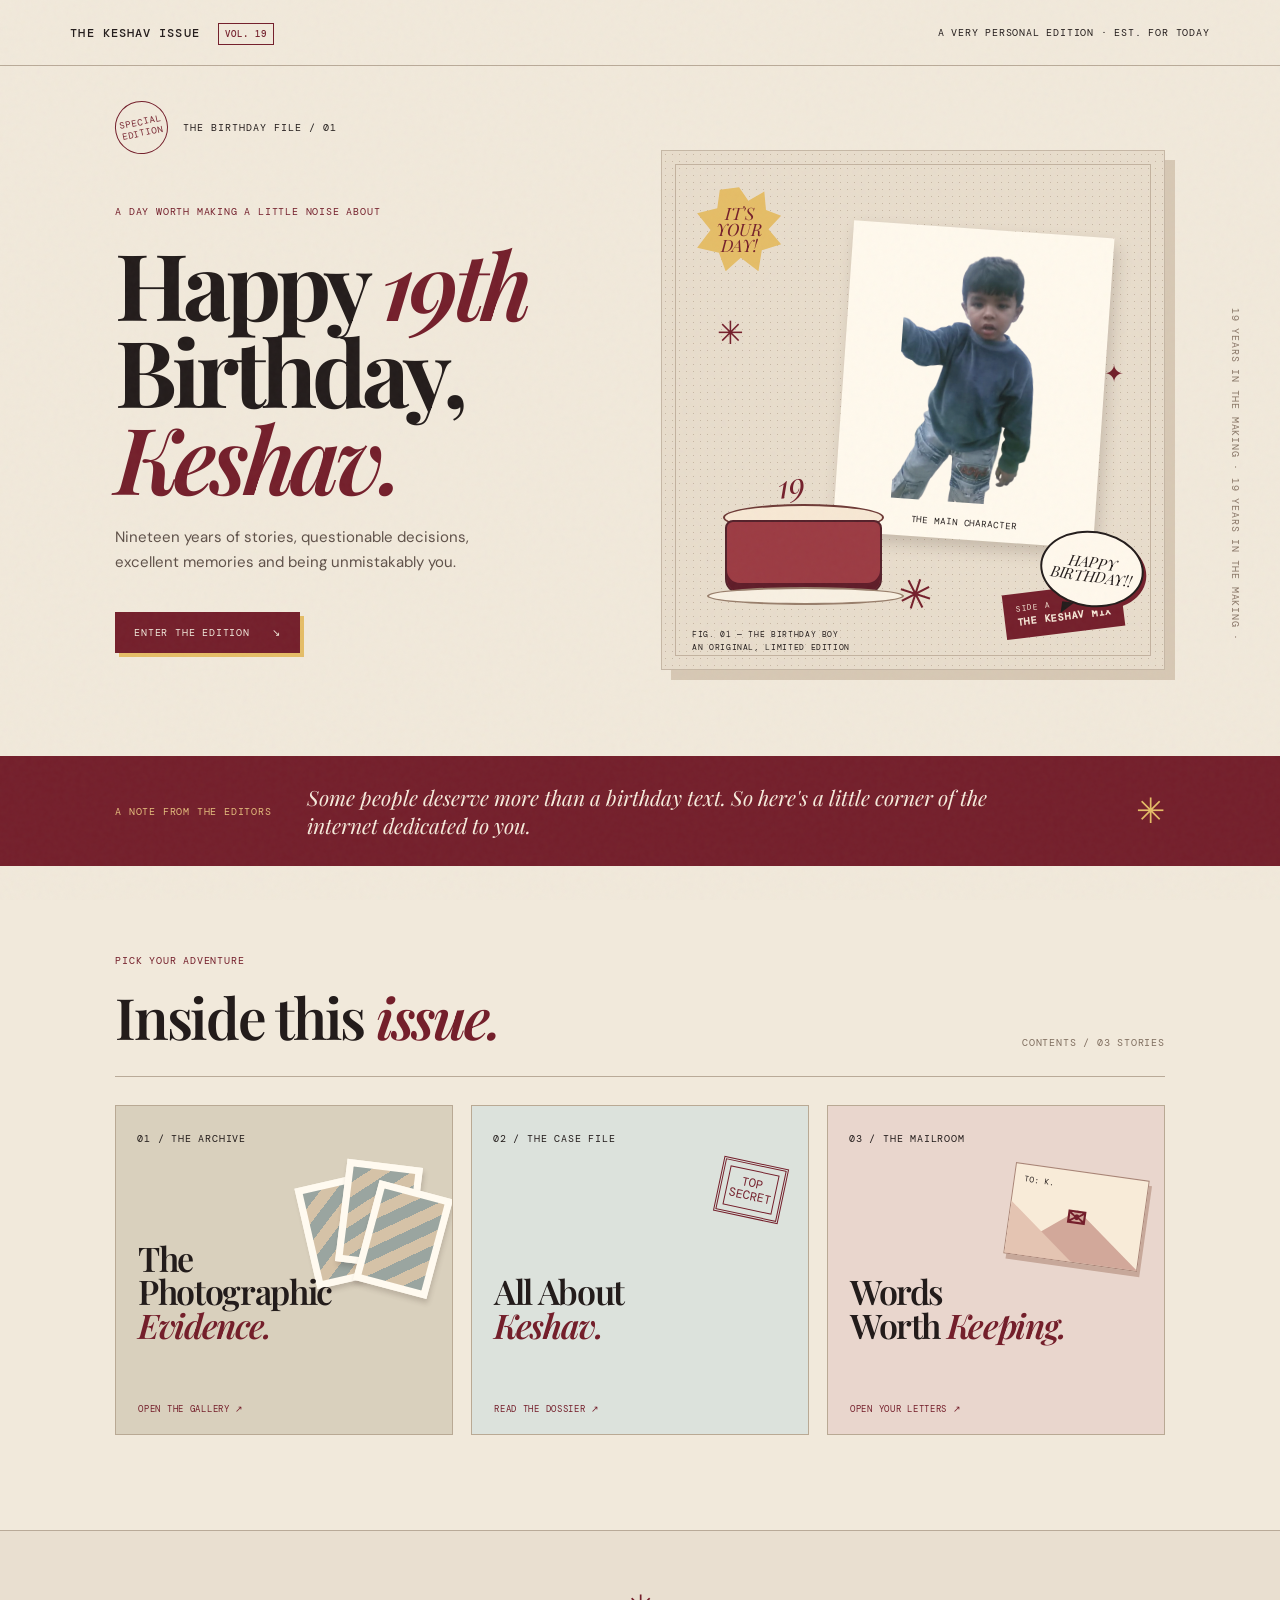
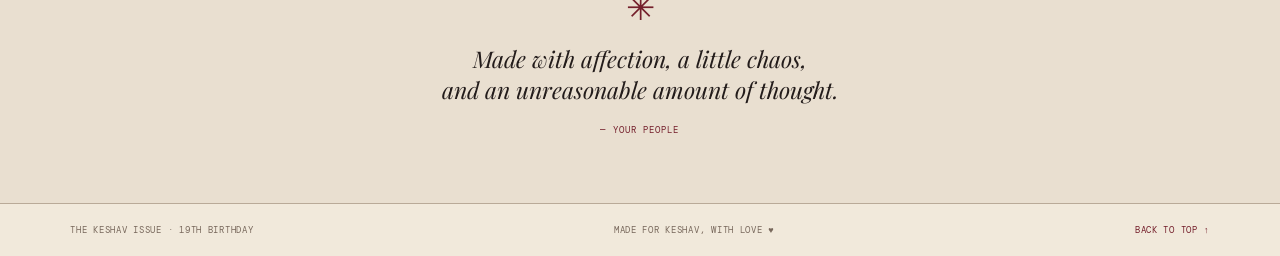
==== index.html @ 03227e4a "Add files via upload" ====
<!DOCTYPE html>
<html lang="en">
<head>
  <meta charset="UTF-8">
  <meta name="viewport" content="width=device-width, initial-scale=1.0">
  <meta name="theme-color" content="#efe6d6">
  <title>Happy 19th, Keshav!</title>
  <link rel="preconnect" href="https://fonts.googleapis.com">
  <link rel="preconnect" href="https://fonts.gstatic.com" crossorigin>
  <link href="https://fonts.googleapis.com/css2?family=DM+Mono:wght@400;500&family=DM+Sans:wght@400;500;700&family=Playfair+Display:ital,wght@0,600;0,700;1,600;1,700&family=Special+Elite&display=swap" rel="stylesheet">
  <link rel="stylesheet" href="style.css">
</head>
<body class="home-page">
  <div class="paper-grain" aria-hidden="true"></div>
  <header class="site-top">
    <a class="wordmark" href="index.html">THE KES­HAV ISSUE <span>VOL. 19</span></a>
    <span class="top-note">A VERY PERSONAL EDITION · EST. FOR TODAY</span>
  </header>

  <main>
    <section class="hero-wrap">
      <div class="hero-kicker"><span class="stamp">SPECIAL<br>EDITION</span><span>THE BIRTHDAY FILE / 01</span></div>
      <div class="hero-title">
        <p class="eyebrow">A day worth making a little noise about</p>
        <h1>Happy <em>19th</em><br>Birthday,<br><span>Keshav.</span></h1>
        <p class="hero-deck">Nineteen years of stories, questionable decisions, excellent memories and being unmistakably you.</p>
        <a class="pill-link" href="#the-menu">ENTER THE EDITION <span>↘</span></a>
      </div>
      <div class="hero-art" aria-label="Birthday illustration">
        <div class="burst burst-one">IT'S<br>YOUR<br>DAY!</div>
        <div class="star star-a">✳</div><div class="star star-b">✦</div>
        <div class="tape-label">SIDE A<br><b>THE KES­HAV MIX</b></div>
        <div class="cake-illustration">
          <div class="candle">19</div><div class="icing"></div><div class="cake-top"></div><div class="cake-body"></div><div class="cake-plate"></div>
        </div>
        <div class="portrait-frame">
          <img src="keshav-head.png" alt="Keshav" class="hero-portrait" onerror="this.style.display='none';this.nextElementSibling.style.display='grid'">
          <div class="portrait-fallback"><span>YOUR<br>PHOTO<br>GOES HERE</span></div>
          <span class="photo-caption">THE MAIN CHARACTER</span>
        </div>
        <div class="speech-bubble">HAPPY<br>BIRTHDAY!!</div>
        <div class="scribble">✳</div>
        <div class="hero-caption">FIG. 01 — THE BIRTHDAY BOY<br>AN ORIGINAL, LIMITED EDITION</div>
      </div>
      <div class="vertical-note">19 YEARS IN THE MAKING · 19 YEARS IN THE MAKING ·</div>
    </section>

    <section class="intro-strip">
      <span class="strip-label">A NOTE FROM THE EDITORS</span>
      <p>Some people deserve more than a birthday text. So here's a little corner of the internet dedicated to <i>you.</i></p>
      <span class="strip-doodle">✳</span>
    </section>

    <section class="menu-section" id="the-menu">
      <div class="section-heading"><span class="eyebrow">PICK YOUR ADVENTURE</span><h2>Inside this <em>issue.</em></h2><span class="issue-number">CONTENTS / 03 STORIES</span></div>
      <div class="menu-grid">
        <a class="menu-card menu-gallery" href="gallery.html">
          <span class="card-index">01 / THE ARCHIVE</span><div class="mini-polaroids"><i></i><i></i><i></i></div>
          <h3>The<br>Photographic<br><em>Evidence.</em></h3><span class="card-cta">OPEN THE GALLERY ↗</span>
        </a>
        <a class="menu-card menu-dossier" href="dossier.html">
          <span class="card-index">02 / THE CASE FILE</span><div class="file-stamp">TOP<br>SECRET</div>
          <h3>All About<br><em>Keshav.</em></h3><span class="card-cta">READ THE DOSSIER ↗</span>
        </a>
        <a class="menu-card menu-letters" href="letters.html">
          <span class="card-index">03 / THE MAILROOM</span><div class="envelope-art"><span>TO: K.</span><b>✉</b></div>
          <h3>Words<br>Worth <em>Keeping.</em></h3><span class="card-cta">OPEN YOUR LETTERS ↗</span>
        </a>
      </div>
    </section>

    <section class="closing-note">
      <span class="big-asterisk">✳</span><p>Made with affection, a little chaos,<br>and an unreasonable amount of thought.</p><span class="closing-sign">— YOUR PEOPLE</span>
    </section>
  </main>
  <footer class="site-footer"><span>THE KESHAV ISSUE · 19TH BIRTHDAY</span><span>MADE FOR KESHAV, WITH LOVE ♥</span><a href="#top">BACK TO TOP ↑</a></footer>
  <script src="script.js"></script>
</body>
</html>
---- style.css ----
/* THE KESHAV ISSUE — visual system */
:root{--paper:#f1e9db;--paper2:#e8decd;--ink:#231c1b;--wine:#741f2b;--wine2:#9c3b43;--blue:#7893a0;--yellow:#e5bd67;--sage:#9aa58c;--pink:#d69b9a;--line:#b9aa98;--mono:'DM Mono',monospace;--serif:'Playfair Display',Georgia,serif;--type:'DM Sans',sans-serif;--typewriter:'Special Elite',serif}
*{box-sizing:border-box}html{scroll-behavior:smooth}body{margin:0;background:var(--paper);color:var(--ink);font-family:var(--type);overflow-x:hidden}.paper-grain{position:fixed;inset:0;pointer-events:none;z-index:20;opacity:.14;background-image:url("data:image/svg+xml,%3Csvg viewBox='0 0 180 180' xmlns='http://www.w3.org/2000/svg'%3E%3Cfilter id='n'%3E%3CfeTurbulence type='fractalNoise' baseFrequency='.9' numOctaves='3' stitchTiles='stitch'/%3E%3C/filter%3E%3Crect width='100%25' height='100%25' filter='url(%23n)' opacity='.23'/%3E%3C/svg%3E")}.site-top{height:66px;padding:0 5.5%;display:flex;align-items:center;justify-content:space-between;border-bottom:1px solid var(--line);position:relative;z-index:2}.wordmark{font:500 12px var(--mono);letter-spacing:.09em;color:var(--ink);text-decoration:none}.wordmark span{margin-left:10px;color:var(--wine);border:1px solid var(--wine);padding:4px 6px;font-size:9px}.top-note,.back-link,.issue-number,.eyebrow,.card-index,.card-cta,.strip-label,.site-footer,.hero-caption,.vertical-note,.gallery-toolbar,.gallery-footnote,.dossier-rule,.chapter-no,.chapter-open,.dossier-bottom,.mailroom-top,.mailroom-note{font:10px var(--mono);letter-spacing:.08em}.back-link{color:var(--wine);text-decoration:none}.hero-wrap{min-height:690px;max-width:1440px;margin:auto;padding:68px 9% 70px;position:relative;display:grid;grid-template-columns:1fr 1fr;align-items:center;gap:4%}.hero-kicker{position:absolute;top:35px;left:9%;display:flex;align-items:center;gap:15px;font:10px var(--mono);letter-spacing:.1em}.stamp{display:grid;place-items:center;width:53px;height:53px;border:1px solid var(--wine);border-radius:50%;color:var(--wine);font:9px/1.2 var(--mono);text-align:center;transform:rotate(-12deg)}.hero-title{position:relative;z-index:1;padding-top:28px}.eyebrow{color:var(--wine);text-transform:uppercase}.hero-title h1{font:700 clamp(56px,7.2vw,104px)/.94 var(--serif);letter-spacing:-.055em;margin:22px 0 25px}.hero-title h1 em,.hero-title h1 span,.sub-title em{color:var(--wine);font-weight:600}.hero-title h1 span{font-style:italic}.hero-deck{font:15px/1.65 var(--type);max-width:360px;color:#5f5149}.pill-link{display:inline-flex;gap:22px;align-items:center;margin-top:22px;background:var(--wine);color:var(--paper);padding:14px 19px;text-decoration:none;font:10px var(--mono);letter-spacing:.08em;box-shadow:4px 4px 0 var(--yellow);transition:.2s}.pill-link:hover{transform:translate(2px,2px);box-shadow:2px 2px 0 var(--yellow)}.hero-art{height:520px;position:relative;background:#e8ddcc;border:1px solid #c6b7a5;box-shadow:10px 10px 0 #d7c8b4;overflow:hidden;background-image:radial-gradient(#c7b7a4 0.7px,transparent .7px);background-size:7px 7px}.hero-art:before{content:"";position:absolute;inset:13px;border:1px solid #c3b29f;pointer-events:none}.portrait-frame{position:absolute;right:12%;top:15%;width:52%;height:60%;background:#fff9ed;padding:12px 12px 37px;transform:rotate(4deg);box-shadow:4px 8px 15px #49342b35;z-index:2}.hero-portrait{width:100%;height:100%;object-fit:contain;object-position:center bottom;filter:saturate(.85)}.portrait-fallback{display:none;width:100%;height:100%;place-items:center;background:repeating-linear-gradient(135deg,#e6d6c1 0 8px,#f1e7d8 8px 16px);font:12px/1.5 var(--mono);text-align:center;color:var(--wine)}.photo-caption{position:absolute;bottom:11px;left:0;right:0;text-align:center;font:9px var(--mono);letter-spacing:.1em}.cake-illustration{position:absolute;bottom:11%;left:9%;width:40%;height:29%;z-index:3}.cake-body{position:absolute;bottom:12%;left:9%;width:78%;height:49%;background:var(--wine2);border:2px solid #54212a;border-radius:8px 8px 15px 15px;box-shadow:inset 0 -9px #5f1c28}.cake-top{position:absolute;bottom:54%;left:8%;width:80%;height:18%;background:#f7e8d4;border:2px solid #6e3a36;border-radius:50%}.icing{position:absolute;bottom:45%;left:14%;width:68%;height:13%;border-bottom:5px dotted #f7e8d4}.cake-plate{position:absolute;bottom:5%;left:0;width:98%;height:12%;border-radius:50%;background:#f8f0e2;border:2px solid #987e6b}.candle{position:absolute;z-index:2;bottom:71%;left:35%;color:var(--wine);font:italic 32px var(--serif);transform:rotate(-7deg)}.burst{position:absolute;top:7%;left:7%;z-index:4;background:var(--yellow);color:var(--wine);width:84px;height:84px;display:grid;place-items:center;text-align:center;font:italic 17px/.95 var(--serif);clip-path:polygon(50% 0,61% 16%,80% 5%,82% 27%,100% 34%,85% 50%,100% 68%,77% 75%,73% 100%,52% 84%,34% 100%,26% 78%,0 72%,16% 51%,0 31%,24% 25%,27% 3%)}.speech-bubble{position:absolute;right:4%;bottom:12%;z-index:4;background:#fff8ec;border:2px solid var(--ink);border-radius:50%;width:104px;height:76px;display:grid;place-items:center;text-align:center;font:italic 15px/.95 var(--serif);transform:rotate(8deg);box-shadow:3px 3px 0 var(--wine)}.speech-bubble:after{content:"";position:absolute;bottom:-12px;left:25px;border-width:12px 12px 0 0;border-style:solid;border-color:var(--ink) transparent transparent transparent}.tape-label{position:absolute;bottom:7%;right:8%;z-index:1;background:var(--wine);color:#f6e8d7;padding:9px 12px;transform:rotate(-7deg);font:8px/1.5 var(--mono);letter-spacing:.1em}.tape-label b{font-size:10px}.star{position:absolute;color:var(--wine);font-size:32px}.star-a{top:31%;left:11%}.star-b{right:8%;top:40%;font-size:24px}.scribble{position:absolute;left:47%;bottom:9%;font-size:42px;color:var(--wine);transform:rotate(18deg)}.hero-caption{position:absolute;bottom:3%;left:6%;font-size:8px;line-height:1.6}.vertical-note{position:absolute;right:3%;top:35%;writing-mode:vertical-rl;color:#8a7767}.intro-strip{background:var(--wine);color:#f5eadb;padding:27px 9%;display:flex;align-items:center;gap:35px;position:relative}.strip-label{white-space:nowrap;color:#e4bd7d}.intro-strip p{font:italic 21px var(--serif);margin:0;max-width:720px}.strip-doodle{margin-left:auto;font-size:35px;color:var(--yellow)}.menu-section{padding:82px 9% 95px;max-width:1440px;margin:auto}.section-heading{position:relative;border-bottom:1px solid var(--line);padding-bottom:22px;margin-bottom:28px}.section-heading h2{font:600 clamp(36px,5vw,57px) var(--serif);margin:9px 0 0;letter-spacing:-.04em}.section-heading h2 em{color:var(--wine)}.issue-number{position:absolute;right:0;bottom:27px;color:#806f60}.menu-grid{display:grid;grid-template-columns:repeat(3,1fr);gap:18px}.menu-card{min-height:330px;padding:20px 21px 18px;text-decoration:none;color:var(--ink);position:relative;overflow:hidden;border:1px solid #b9a994;transition:transform .2s,box-shadow .2s}.menu-card:hover{transform:translateY(-5px);box-shadow:6px 7px 0 #c7b49d}.menu-gallery{background:#d9d0bd}.menu-dossier{background:#dce2dc}.menu-letters{background:#e9d6cd}.card-index{position:relative;z-index:2}.menu-card h3{position:absolute;left:22px;bottom:58px;font:600 34px/.98 var(--serif);letter-spacing:-.04em}.menu-card h3 em{color:var(--wine)}.card-cta{position:absolute;bottom:19px;left:22px;color:var(--wine);font-size:9px}.mini-polaroids{position:absolute;right:22px;top:57px;width:125px;height:130px}.mini-polaroids i{position:absolute;width:76px;height:103px;background:#faf4e8;border:7px solid #fffaf0;box-shadow:2px 4px 5px #3e302b30}.mini-polaroids i:after{content:"";position:absolute;inset:0;background:repeating-linear-gradient(140deg,#9aa5a0 0 12px,#d5c2a7 12px 24px)}.mini-polaroids i:nth-child(1){left:0;top:16px;transform:rotate(-13deg)}.mini-polaroids i:nth-child(2){left:36px;top:0;transform:rotate(7deg)}.mini-polaroids i:nth-child(3){left:60px;top:25px;transform:rotate(15deg)}.file-stamp{position:absolute;right:24px;top:56px;border:3px double var(--wine);color:var(--wine);font:12px/1.1 var(--mono);padding:12px 9px;transform:rotate(12deg);text-align:center}.file-stamp:after{content:"";position:absolute;inset:5px;border:1px solid var(--wine)}.envelope-art{position:absolute;right:20px;top:65px;width:135px;height:92px;background:#f8ebd8;border:1px solid #a98578;box-shadow:3px 5px 0 #c7a89a;transform:rotate(8deg);display:grid;place-items:center}.envelope-art:before,.envelope-art:after{content:"";position:absolute;bottom:0;width:0;height:0;border-style:solid}.envelope-art:before{border-width:0 67px 52px;border-color:transparent transparent #d2a89a}.envelope-art:after{border-width:52px 0 0 67px;border-color:transparent transparent transparent #e4c4b2;left:0}.envelope-art span{position:absolute;top:9px;left:10px;font:8px var(--mono);z-index:2}.envelope-art b{z-index:3;font-size:24px;color:var(--wine)}.closing-note{text-align:center;padding:54px 20px 65px;border-top:1px solid var(--line);background:#e9dfd0}.big-asterisk{font-size:35px;color:var(--wine)}.closing-note p{font:italic 23px/1.35 var(--serif);margin:12px}.closing-sign{font:9px var(--mono);letter-spacing:.12em;color:var(--wine)}.site-footer{padding:20px 5.5%;display:flex;justify-content:space-between;gap:15px;flex-wrap:wrap;border-top:1px solid var(--line);color:#78685c;font-size:9px}.site-footer a{color:var(--wine);text-decoration:none}
/* Subpages */
.sub-main{max-width:1120px;margin:auto;padding:62px 6% 90px;position:relative}.sub-masthead{display:flex;justify-content:space-between;gap:15px;border-bottom:1px solid var(--line);padding-bottom:15px}.sub-title{font:700 clamp(55px,8vw,94px)/.92 var(--serif);letter-spacing:-.06em;margin:40px 0 18px}.sub-intro{font:15px/1.65 var(--type);color:#65564d;max-width:530px;margin:0 0 35px}.gallery-toolbar,.mailroom-top,.dossier-rule{display:flex;justify-content:space-between;gap:10px;border-top:1px solid var(--line);border-bottom:1px solid var(--line);padding:12px 0;color:var(--wine)}.photo-grid{display:grid;grid-template-columns:repeat(4,1fr);gap:25px 20px;padding:32px 0}.photo-card{border:0;background:transparent;padding:0;cursor:pointer;text-align:left;position:relative;min-width:0}.photo-mat{height:255px;background:#fff9ed;padding:10px 10px 31px;box-shadow:2px 4px 9px #44342b25;position:relative;transform:rotate(var(--tilt));transition:transform .2s,box-shadow .2s}.photo-card:nth-child(3n) .photo-mat{--tilt:2deg}.photo-card:nth-child(3n+1) .photo-mat{--tilt:-1.8deg}.photo-card:nth-child(3n+2) .photo-mat{--tilt:.7deg}.photo-card:hover .photo-mat{transform:rotate(0) translateY(-5px);box-shadow:5px 9px 16px #44342b30}.photo-image{height:100%;background:#ded5c7;position:relative;overflow:hidden;background-image:radial-gradient(#b8a997 .8px,transparent .8px);background-size:7px 7px}.photo-image img{width:100%;height:100%;object-fit:cover;display:block}.photo-placeholder{position:absolute;inset:0;display:grid;place-items:center;text-align:center;color:#927f6d;font:10px/1.5 var(--mono);letter-spacing:.08em}.photo-label{position:absolute;bottom:9px;left:12px;right:12px;font:9px var(--mono);color:#64584e;white-space:nowrap;overflow:hidden;text-overflow:ellipsis}.photo-pin{position:absolute;top:-7px;left:48%;width:13px;height:13px;border-radius:50%;background:var(--wine);box-shadow:1px 2px 2px #0003;z-index:2}.photo-card:nth-child(4n) .photo-pin{background:var(--blue)}.gallery-footnote{text-align:center;color:var(--wine);padding:24px;border-top:1px solid var(--line)}
.photo-modal,.chapter-modal,.letter-modal{position:fixed;inset:0;z-index:50;background:#211a18d9;display:none;align-items:center;justify-content:center;padding:24px}.photo-modal.open,.chapter-modal.open,.letter-modal.open{display:flex}.modal-close{position:absolute;right:22px;top:18px;border:0;background:transparent;color:var(--wine);font-size:32px;cursor:pointer;z-index:4}.modal-paper{position:relative;background:#f7eedf;padding:18px 18px 20px;max-width:600px;width:min(90vw,600px);box-shadow:0 15px 50px #0006;transform:rotate(-1deg)}.modal-paper img{display:block;width:100%;max-height:60vh;object-fit:contain;background:#ddd2c2}.modal-copy{padding:15px 5px 0}.modal-copy span{font:9px var(--mono);color:var(--wine)}.modal-copy p{font:italic 20px var(--serif);margin:8px 0 0}
/* dossier */
.dossier-heading{display:flex;justify-content:space-between;align-items:center}.dossier-heading .sub-title{margin-bottom:22px}.confidential-stamp{border:3px double var(--wine);color:var(--wine);padding:15px 17px;text-align:center;font:12px/1.35 var(--mono);transform:rotate(9deg);margin-right:3%;letter-spacing:.1em}.confidential-stamp b{display:block;border-top:1px solid var(--wine);margin-top:8px;padding-top:6px}.chapter-grid{display:grid;grid-template-columns:repeat(6,1fr);gap:18px;padding:30px 0}.chapter-card{grid-column:span 2;min-height:250px;border:1px solid #76665a;padding:18px;text-align:left;position:relative;overflow:hidden;cursor:pointer;color:var(--ink);box-shadow:4px 5px 0 #c7b8a6;transition:transform .2s,box-shadow .2s}.chapter-card:nth-child(4){grid-column:2/span 2}.chapter-card:nth-child(5){grid-column:4/span 2}.chapter-card:hover{transform:translateY(-5px) rotate(-1deg);box-shadow:7px 9px 0 #b8a58f}.chapter-red{background:#d8b5a9}.chapter-blue{background:#b8c9c9}.chapter-yellow{background:#e5cf99}.chapter-sage{background:#bdc5b0}.chapter-pink{background:#dfb9b3}.chapter-no{position:relative;z-index:2}.chapter-icon{position:absolute;right:18px;top:24px;font-size:43px;color:#6c3b38}.chapter-card h2{position:absolute;left:20px;bottom:35px;font:600 34px/.95 var(--serif);letter-spacing:-.04em;margin:0}.chapter-open{position:absolute;bottom:17px;left:20px;color:var(--wine);font-size:9px}.corner-fold{position:absolute;right:0;bottom:0;width:38px;height:38px;background:linear-gradient(135deg,transparent 49%,#fff5e7 50%);filter:drop-shadow(-2px -2px 1px #6e584533)}.dossier-bottom{display:flex;justify-content:space-between;border-top:1px solid var(--line);padding-top:14px;color:var(--wine)}.chapter-sheet{background:#f7eedf;max-width:650px;width:min(90vw,650px);padding:48px 50px 35px;position:relative;box-shadow:0 15px 50px #0006;background-image:repeating-linear-gradient(0deg,transparent 0 31px,#d8c9b7 32px)}.chapter-sheet:before{content:"";position:absolute;left:30px;top:0;bottom:0;border-left:1px solid #c68d86}.chapter-sheet h2{font:600 42px var(--serif);color:var(--wine);margin:18px 0}.chapter-body{font:16px/2 var(--typewriter);white-space:pre-wrap;min-height:130px}.sheet-sign{display:block;text-align:right;margin-top:25px;font:9px var(--mono);color:var(--wine)}
/* mailroom */
.letters-page{background-color:#eee4d6;background-image:linear-gradient(90deg,#d8c9b6 1px,transparent 1px),linear-gradient(#d8c9b6 1px,transparent 1px);background-size:34px 34px;background-blend-mode:soft-light}.letters-page .paper-grain{opacity:.1}.mailroom-top{margin-top:42px}.envelope-grid{display:grid;grid-template-columns:repeat(4,1fr);gap:30px 24px;padding:36px 0}.envelope-card{border:0;background:transparent;cursor:pointer;min-height:160px;position:relative;display:grid;place-items:center}.envelope-shape{position:relative;width:100%;max-width:210px;height:125px;background:#f6e6d5;border:1px solid #9f7c70;box-shadow:3px 5px 0 #bda89a;transition:transform .25s}.envelope-shape:before{content:"";position:absolute;inset:0;background:linear-gradient(145deg,transparent 49.5%,#d9b8a8 50%) left/50% 100% no-repeat,linear-gradient(215deg,transparent 49.5%,#e4c8b6 50%) right/50% 100% no-repeat}.envelope-shape:after{content:"";position:absolute;left:0;right:0;bottom:0;height:70%;background:linear-gradient(35deg,transparent 49.5%,#d1a99c 50%) left/50% 100% no-repeat,linear-gradient(-35deg,transparent 49.5%,#dfbdad 50%) right/50% 100% no-repeat}.envelope-card:nth-child(3n) .envelope-shape{background:#e4d4c4}.envelope-card:nth-child(4n) .envelope-shape{background:#d9d9cf}.envelope-card:hover .envelope-shape{transform:translateY(-6px) rotate(-2deg)}.envelope-number{position:absolute;top:12px;left:14px;z-index:2;font:9px var(--mono);color:#725c50}.envelope-seal-small{position:absolute;z-index:3;left:calc(50% - 15px);top:48px;width:30px;height:30px;border-radius:50%;background:var(--wine);color:#f8e8d6;display:grid;place-items:center;font:italic 15px var(--serif);box-shadow:1px 2px 3px #0003}.envelope-card:nth-child(3n) .envelope-seal-small{background:#627d89}.mailroom-note{text-align:center;padding:18px 0 5px;color:var(--wine)}
.letter-stage{width:min(90vw,620px);height:520px;position:relative;display:flex;align-items:center;justify-content:center}.open-envelope{width:100%;height:310px;position:relative;margin-top:60px}.envelope-back{position:absolute;inset:0;background:#d6b3a4;border:1px solid #8c6259;z-index:1}.letter-paper{position:absolute;z-index:2;left:7%;right:7%;bottom:15px;height:270px;background:#fff8e9;padding:25px 30px;box-shadow:0 2px 6px #0002;transition:transform .8s cubic-bezier(.2,.8,.2,1);overflow:auto}.letter-from{display:block;font:italic 20px var(--serif);color:var(--wine);margin-bottom:18px}.letter-text{font:15px/1.8 var(--typewriter);white-space:pre-wrap}.envelope-front{position:absolute;z-index:3;inset:0;background:linear-gradient(35deg,transparent 49.7%,#cda294 50%) left/50% 100% no-repeat,linear-gradient(-35deg,transparent 49.7%,#dfb9a9 50%) right/50% 100% no-repeat}.envelope-flap{position:absolute;z-index:4;left:0;right:0;top:0;height:55%;background:#e8c9b8;clip-path:polygon(0 0,100% 0,50% 100%);transform-origin:top;transition:transform .6s ease;filter:drop-shadow(0 2px 2px #0002)}.envelope-seal{position:absolute;z-index:5;left:calc(50% - 18px);top:43%;width:36px;height:36px;border-radius:50%;background:var(--wine);color:#f6e7d7;display:grid;place-items:center;font:italic 18px var(--serif);transition:opacity .3s}.letter-modal.open .letter-paper{transform:translateY(-205px);transition-delay:.45s}.letter-modal.open .envelope-flap{transform:rotateX(180deg);z-index:1}.letter-modal.open .envelope-seal{opacity:0}.letter-hint{text-align:center;color:#f6eadc;font:10px var(--mono);letter-spacing:.12em;margin-top:25px}
@media(max-width:800px){.hero-wrap{grid-template-columns:1fr;padding:85px 7% 60px;gap:35px}.hero-art{height:460px;width:min(100%,520px);margin:auto}.hero-title{padding-top:0}.hero-kicker{left:7%}.vertical-note{display:none}.intro-strip{padding:25px 7%;gap:16px}.menu-section{padding:65px 7%}.menu-grid{grid-template-columns:1fr 1fr}.menu-card:last-child{grid-column:1/-1;min-height:260px}.photo-grid{grid-template-columns:repeat(3,1fr)}.envelope-grid{grid-template-columns:repeat(3,1fr)}}
@media(max-width:540px){.site-top{height:58px;padding:0 5%}.top-note{display:none}.wordmark{font-size:10px}.hero-wrap{padding:75px 6% 48px}.hero-title h1{font-size:62px}.hero-art{height:390px}.portrait-frame{right:10%;width:56%;height:58%}.cake-illustration{left:5%;width:43%}.speech-bubble{width:83px;height:65px;font-size:12px}.intro-strip{display:block;padding:24px 7%}.intro-strip p{font-size:19px;margin-top:12px}.strip-doodle{display:none}.menu-grid{grid-template-columns:1fr}.menu-card,.menu-card:last-child{grid-column:auto;min-height:285px}.issue-number{position:static;display:block;margin-top:12px}.sub-main{padding:40px 6% 65px}.sub-masthead{font-size:8px}.sub-title{font-size:59px;margin-top:30px}.photo-grid{grid-template-columns:repeat(2,1fr);gap:19px 13px}.photo-mat{height:220px;padding:8px 8px 28px}.photo-label{font-size:8px}.dossier-heading{align-items:flex-start}.confidential-stamp{font-size:9px;padding:10px;margin-top:40px}.chapter-grid{grid-template-columns:1fr 1fr;gap:13px}.chapter-card,.chapter-card:nth-child(4),.chapter-card:nth-child(5){grid-column:auto;min-height:205px;padding:14px}.chapter-card h2{font-size:27px;left:14px;bottom:32px}.chapter-no,.chapter-open{font-size:8px;left:14px}.chapter-icon{font-size:30px;right:12px}.dossier-bottom{font-size:8px}.dossier-bottom span:nth-child(2){display:none}.chapter-sheet{padding:42px 28px 28px}.chapter-sheet:before{left:17px}.chapter-sheet h2{font-size:34px}.chapter-body{font-size:13px}.envelope-grid{grid-template-columns:repeat(2,1fr);gap:22px 14px}.envelope-shape{height:110px}.letter-stage{height:430px}.open-envelope{height:250px}.letter-paper{height:220px;padding:20px}.letter-modal.open .letter-paper{transform:translateY(-170px)}.letter-text{font-size:13px}.site-footer{font-size:8px;padding:18px 5%}.site-footer span:nth-child(2){display:none}}
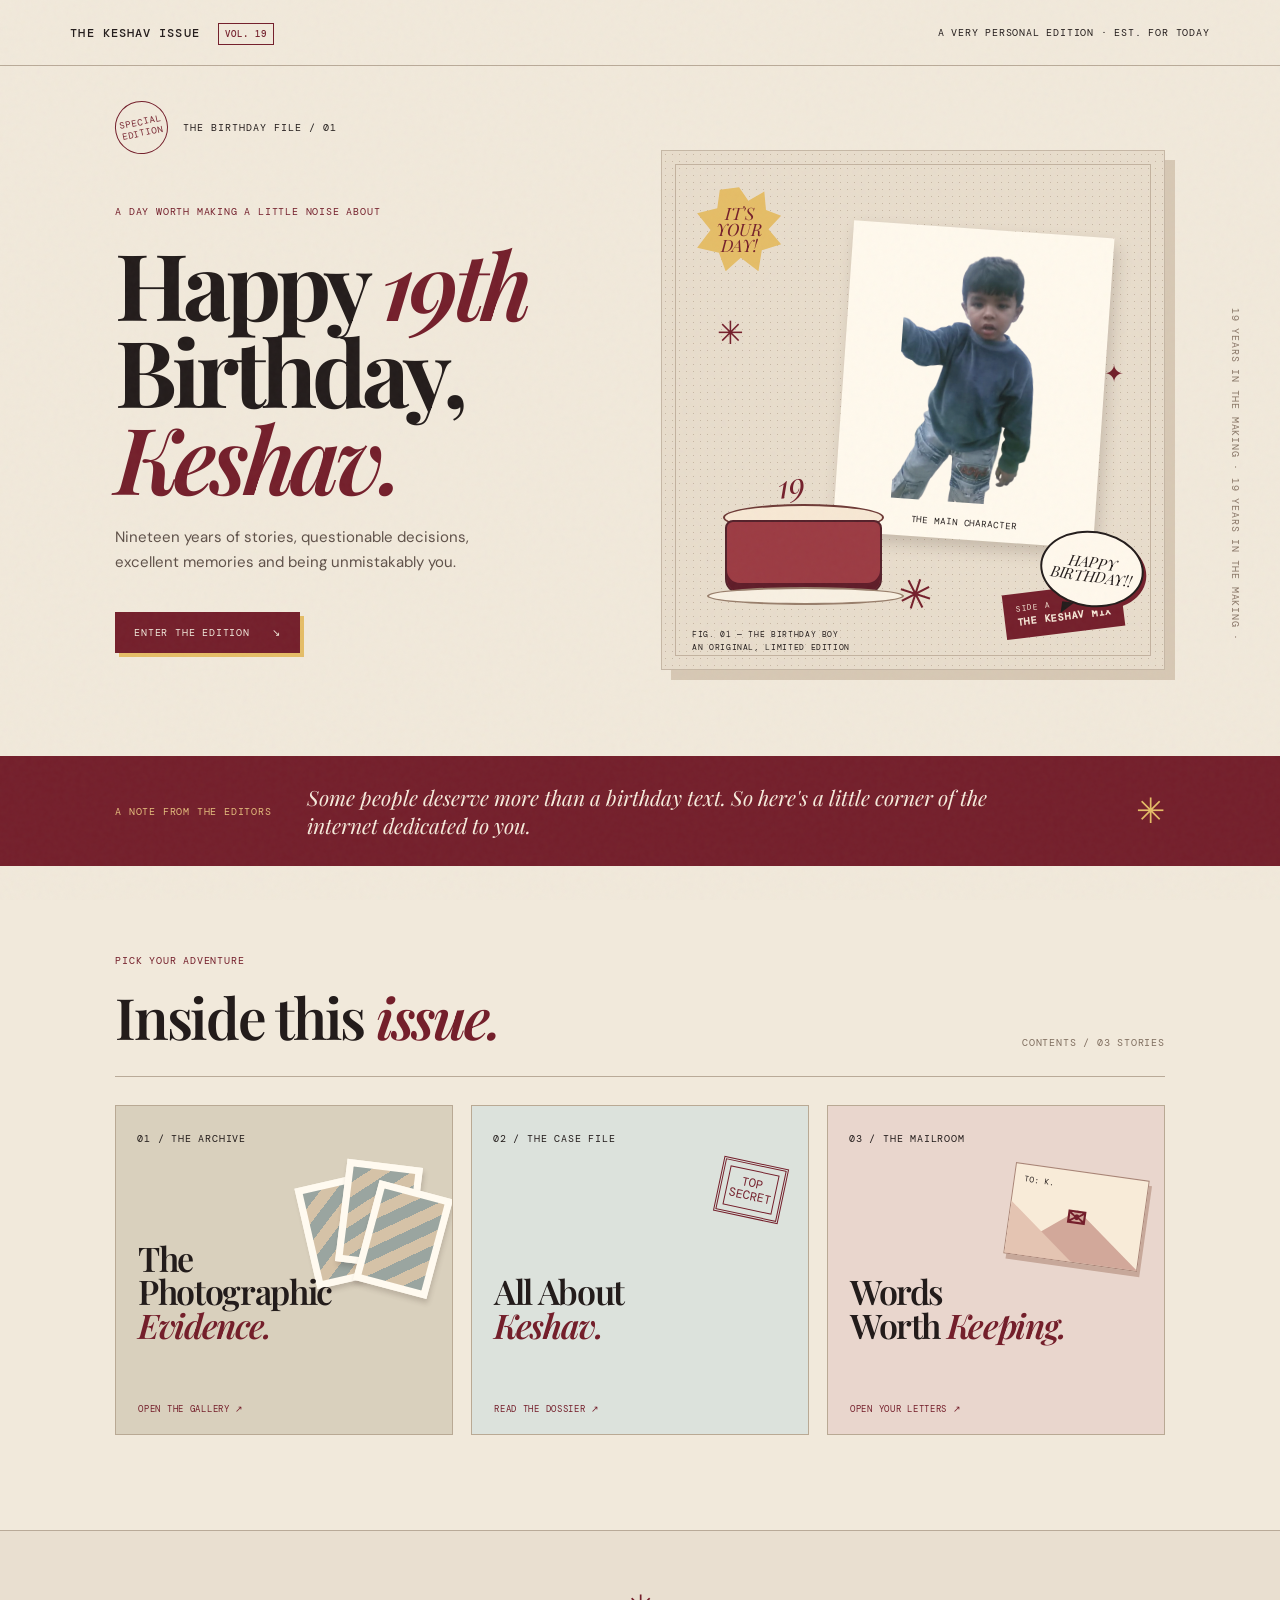
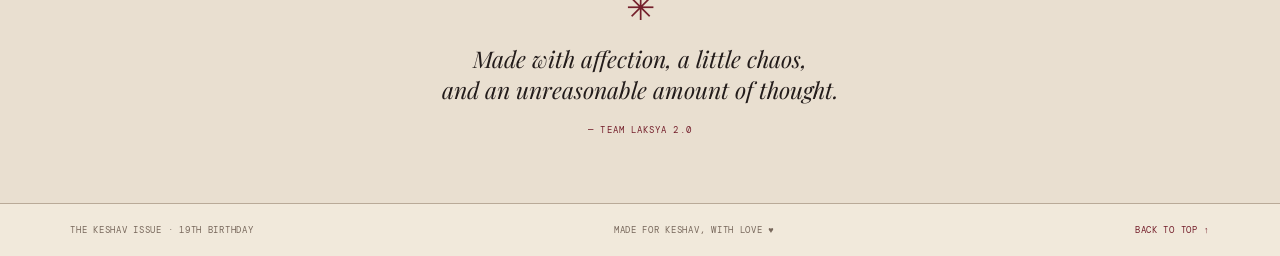
==== commit 34a0f4f0: "Update index.html" ====
--- a/index.html
+++ b/index.html
@@ -70,10 +70,10 @@
     </section>
 
     <section class="closing-note">
-      <span class="big-asterisk">✳</span><p>Made with affection, a little chaos,<br>and an unreasonable amount of thought.</p><span class="closing-sign">— YOUR PEOPLE</span>
+      <span class="big-asterisk">✳</span><p>Made with affection, a little chaos,<br>and an unreasonable amount of thought.</p><span class="closing-sign">— TEAM LAKSYA 2.0</span>
     </section>
   </main>
   <footer class="site-footer"><span>THE KESHAV ISSUE · 19TH BIRTHDAY</span><span>MADE FOR KESHAV, WITH LOVE ♥</span><a href="#top">BACK TO TOP ↑</a></footer>
   <script src="script.js"></script>
 </body>
-</html>+</html>
--- a/style.css
+++ b/style.css
@@ -1,13 +1,1635 @@
-/* THE KESHAV ISSUE — visual system */
-:root{--paper:#f1e9db;--paper2:#e8decd;--ink:#231c1b;--wine:#741f2b;--wine2:#9c3b43;--blue:#7893a0;--yellow:#e5bd67;--sage:#9aa58c;--pink:#d69b9a;--line:#b9aa98;--mono:'DM Mono',monospace;--serif:'Playfair Display',Georgia,serif;--type:'DM Sans',sans-serif;--typewriter:'Special Elite',serif}
-*{box-sizing:border-box}html{scroll-behavior:smooth}body{margin:0;background:var(--paper);color:var(--ink);font-family:var(--type);overflow-x:hidden}.paper-grain{position:fixed;inset:0;pointer-events:none;z-index:20;opacity:.14;background-image:url("data:image/svg+xml,%3Csvg viewBox='0 0 180 180' xmlns='http://www.w3.org/2000/svg'%3E%3Cfilter id='n'%3E%3CfeTurbulence type='fractalNoise' baseFrequency='.9' numOctaves='3' stitchTiles='stitch'/%3E%3C/filter%3E%3Crect width='100%25' height='100%25' filter='url(%23n)' opacity='.23'/%3E%3C/svg%3E")}.site-top{height:66px;padding:0 5.5%;display:flex;align-items:center;justify-content:space-between;border-bottom:1px solid var(--line);position:relative;z-index:2}.wordmark{font:500 12px var(--mono);letter-spacing:.09em;color:var(--ink);text-decoration:none}.wordmark span{margin-left:10px;color:var(--wine);border:1px solid var(--wine);padding:4px 6px;font-size:9px}.top-note,.back-link,.issue-number,.eyebrow,.card-index,.card-cta,.strip-label,.site-footer,.hero-caption,.vertical-note,.gallery-toolbar,.gallery-footnote,.dossier-rule,.chapter-no,.chapter-open,.dossier-bottom,.mailroom-top,.mailroom-note{font:10px var(--mono);letter-spacing:.08em}.back-link{color:var(--wine);text-decoration:none}.hero-wrap{min-height:690px;max-width:1440px;margin:auto;padding:68px 9% 70px;position:relative;display:grid;grid-template-columns:1fr 1fr;align-items:center;gap:4%}.hero-kicker{position:absolute;top:35px;left:9%;display:flex;align-items:center;gap:15px;font:10px var(--mono);letter-spacing:.1em}.stamp{display:grid;place-items:center;width:53px;height:53px;border:1px solid var(--wine);border-radius:50%;color:var(--wine);font:9px/1.2 var(--mono);text-align:center;transform:rotate(-12deg)}.hero-title{position:relative;z-index:1;padding-top:28px}.eyebrow{color:var(--wine);text-transform:uppercase}.hero-title h1{font:700 clamp(56px,7.2vw,104px)/.94 var(--serif);letter-spacing:-.055em;margin:22px 0 25px}.hero-title h1 em,.hero-title h1 span,.sub-title em{color:var(--wine);font-weight:600}.hero-title h1 span{font-style:italic}.hero-deck{font:15px/1.65 var(--type);max-width:360px;color:#5f5149}.pill-link{display:inline-flex;gap:22px;align-items:center;margin-top:22px;background:var(--wine);color:var(--paper);padding:14px 19px;text-decoration:none;font:10px var(--mono);letter-spacing:.08em;box-shadow:4px 4px 0 var(--yellow);transition:.2s}.pill-link:hover{transform:translate(2px,2px);box-shadow:2px 2px 0 var(--yellow)}.hero-art{height:520px;position:relative;background:#e8ddcc;border:1px solid #c6b7a5;box-shadow:10px 10px 0 #d7c8b4;overflow:hidden;background-image:radial-gradient(#c7b7a4 0.7px,transparent .7px);background-size:7px 7px}.hero-art:before{content:"";position:absolute;inset:13px;border:1px solid #c3b29f;pointer-events:none}.portrait-frame{position:absolute;right:12%;top:15%;width:52%;height:60%;background:#fff9ed;padding:12px 12px 37px;transform:rotate(4deg);box-shadow:4px 8px 15px #49342b35;z-index:2}.hero-portrait{width:100%;height:100%;object-fit:contain;object-position:center bottom;filter:saturate(.85)}.portrait-fallback{display:none;width:100%;height:100%;place-items:center;background:repeating-linear-gradient(135deg,#e6d6c1 0 8px,#f1e7d8 8px 16px);font:12px/1.5 var(--mono);text-align:center;color:var(--wine)}.photo-caption{position:absolute;bottom:11px;left:0;right:0;text-align:center;font:9px var(--mono);letter-spacing:.1em}.cake-illustration{position:absolute;bottom:11%;left:9%;width:40%;height:29%;z-index:3}.cake-body{position:absolute;bottom:12%;left:9%;width:78%;height:49%;background:var(--wine2);border:2px solid #54212a;border-radius:8px 8px 15px 15px;box-shadow:inset 0 -9px #5f1c28}.cake-top{position:absolute;bottom:54%;left:8%;width:80%;height:18%;background:#f7e8d4;border:2px solid #6e3a36;border-radius:50%}.icing{position:absolute;bottom:45%;left:14%;width:68%;height:13%;border-bottom:5px dotted #f7e8d4}.cake-plate{position:absolute;bottom:5%;left:0;width:98%;height:12%;border-radius:50%;background:#f8f0e2;border:2px solid #987e6b}.candle{position:absolute;z-index:2;bottom:71%;left:35%;color:var(--wine);font:italic 32px var(--serif);transform:rotate(-7deg)}.burst{position:absolute;top:7%;left:7%;z-index:4;background:var(--yellow);color:var(--wine);width:84px;height:84px;display:grid;place-items:center;text-align:center;font:italic 17px/.95 var(--serif);clip-path:polygon(50% 0,61% 16%,80% 5%,82% 27%,100% 34%,85% 50%,100% 68%,77% 75%,73% 100%,52% 84%,34% 100%,26% 78%,0 72%,16% 51%,0 31%,24% 25%,27% 3%)}.speech-bubble{position:absolute;right:4%;bottom:12%;z-index:4;background:#fff8ec;border:2px solid var(--ink);border-radius:50%;width:104px;height:76px;display:grid;place-items:center;text-align:center;font:italic 15px/.95 var(--serif);transform:rotate(8deg);box-shadow:3px 3px 0 var(--wine)}.speech-bubble:after{content:"";position:absolute;bottom:-12px;left:25px;border-width:12px 12px 0 0;border-style:solid;border-color:var(--ink) transparent transparent transparent}.tape-label{position:absolute;bottom:7%;right:8%;z-index:1;background:var(--wine);color:#f6e8d7;padding:9px 12px;transform:rotate(-7deg);font:8px/1.5 var(--mono);letter-spacing:.1em}.tape-label b{font-size:10px}.star{position:absolute;color:var(--wine);font-size:32px}.star-a{top:31%;left:11%}.star-b{right:8%;top:40%;font-size:24px}.scribble{position:absolute;left:47%;bottom:9%;font-size:42px;color:var(--wine);transform:rotate(18deg)}.hero-caption{position:absolute;bottom:3%;left:6%;font-size:8px;line-height:1.6}.vertical-note{position:absolute;right:3%;top:35%;writing-mode:vertical-rl;color:#8a7767}.intro-strip{background:var(--wine);color:#f5eadb;padding:27px 9%;display:flex;align-items:center;gap:35px;position:relative}.strip-label{white-space:nowrap;color:#e4bd7d}.intro-strip p{font:italic 21px var(--serif);margin:0;max-width:720px}.strip-doodle{margin-left:auto;font-size:35px;color:var(--yellow)}.menu-section{padding:82px 9% 95px;max-width:1440px;margin:auto}.section-heading{position:relative;border-bottom:1px solid var(--line);padding-bottom:22px;margin-bottom:28px}.section-heading h2{font:600 clamp(36px,5vw,57px) var(--serif);margin:9px 0 0;letter-spacing:-.04em}.section-heading h2 em{color:var(--wine)}.issue-number{position:absolute;right:0;bottom:27px;color:#806f60}.menu-grid{display:grid;grid-template-columns:repeat(3,1fr);gap:18px}.menu-card{min-height:330px;padding:20px 21px 18px;text-decoration:none;color:var(--ink);position:relative;overflow:hidden;border:1px solid #b9a994;transition:transform .2s,box-shadow .2s}.menu-card:hover{transform:translateY(-5px);box-shadow:6px 7px 0 #c7b49d}.menu-gallery{background:#d9d0bd}.menu-dossier{background:#dce2dc}.menu-letters{background:#e9d6cd}.card-index{position:relative;z-index:2}.menu-card h3{position:absolute;left:22px;bottom:58px;font:600 34px/.98 var(--serif);letter-spacing:-.04em}.menu-card h3 em{color:var(--wine)}.card-cta{position:absolute;bottom:19px;left:22px;color:var(--wine);font-size:9px}.mini-polaroids{position:absolute;right:22px;top:57px;width:125px;height:130px}.mini-polaroids i{position:absolute;width:76px;height:103px;background:#faf4e8;border:7px solid #fffaf0;box-shadow:2px 4px 5px #3e302b30}.mini-polaroids i:after{content:"";position:absolute;inset:0;background:repeating-linear-gradient(140deg,#9aa5a0 0 12px,#d5c2a7 12px 24px)}.mini-polaroids i:nth-child(1){left:0;top:16px;transform:rotate(-13deg)}.mini-polaroids i:nth-child(2){left:36px;top:0;transform:rotate(7deg)}.mini-polaroids i:nth-child(3){left:60px;top:25px;transform:rotate(15deg)}.file-stamp{position:absolute;right:24px;top:56px;border:3px double var(--wine);color:var(--wine);font:12px/1.1 var(--mono);padding:12px 9px;transform:rotate(12deg);text-align:center}.file-stamp:after{content:"";position:absolute;inset:5px;border:1px solid var(--wine)}.envelope-art{position:absolute;right:20px;top:65px;width:135px;height:92px;background:#f8ebd8;border:1px solid #a98578;box-shadow:3px 5px 0 #c7a89a;transform:rotate(8deg);display:grid;place-items:center}.envelope-art:before,.envelope-art:after{content:"";position:absolute;bottom:0;width:0;height:0;border-style:solid}.envelope-art:before{border-width:0 67px 52px;border-color:transparent transparent #d2a89a}.envelope-art:after{border-width:52px 0 0 67px;border-color:transparent transparent transparent #e4c4b2;left:0}.envelope-art span{position:absolute;top:9px;left:10px;font:8px var(--mono);z-index:2}.envelope-art b{z-index:3;font-size:24px;color:var(--wine)}.closing-note{text-align:center;padding:54px 20px 65px;border-top:1px solid var(--line);background:#e9dfd0}.big-asterisk{font-size:35px;color:var(--wine)}.closing-note p{font:italic 23px/1.35 var(--serif);margin:12px}.closing-sign{font:9px var(--mono);letter-spacing:.12em;color:var(--wine)}.site-footer{padding:20px 5.5%;display:flex;justify-content:space-between;gap:15px;flex-wrap:wrap;border-top:1px solid var(--line);color:#78685c;font-size:9px}.site-footer a{color:var(--wine);text-decoration:none}
-/* Subpages */
-.sub-main{max-width:1120px;margin:auto;padding:62px 6% 90px;position:relative}.sub-masthead{display:flex;justify-content:space-between;gap:15px;border-bottom:1px solid var(--line);padding-bottom:15px}.sub-title{font:700 clamp(55px,8vw,94px)/.92 var(--serif);letter-spacing:-.06em;margin:40px 0 18px}.sub-intro{font:15px/1.65 var(--type);color:#65564d;max-width:530px;margin:0 0 35px}.gallery-toolbar,.mailroom-top,.dossier-rule{display:flex;justify-content:space-between;gap:10px;border-top:1px solid var(--line);border-bottom:1px solid var(--line);padding:12px 0;color:var(--wine)}.photo-grid{display:grid;grid-template-columns:repeat(4,1fr);gap:25px 20px;padding:32px 0}.photo-card{border:0;background:transparent;padding:0;cursor:pointer;text-align:left;position:relative;min-width:0}.photo-mat{height:255px;background:#fff9ed;padding:10px 10px 31px;box-shadow:2px 4px 9px #44342b25;position:relative;transform:rotate(var(--tilt));transition:transform .2s,box-shadow .2s}.photo-card:nth-child(3n) .photo-mat{--tilt:2deg}.photo-card:nth-child(3n+1) .photo-mat{--tilt:-1.8deg}.photo-card:nth-child(3n+2) .photo-mat{--tilt:.7deg}.photo-card:hover .photo-mat{transform:rotate(0) translateY(-5px);box-shadow:5px 9px 16px #44342b30}.photo-image{height:100%;background:#ded5c7;position:relative;overflow:hidden;background-image:radial-gradient(#b8a997 .8px,transparent .8px);background-size:7px 7px}.photo-image img{width:100%;height:100%;object-fit:cover;display:block}.photo-placeholder{position:absolute;inset:0;display:grid;place-items:center;text-align:center;color:#927f6d;font:10px/1.5 var(--mono);letter-spacing:.08em}.photo-label{position:absolute;bottom:9px;left:12px;right:12px;font:9px var(--mono);color:#64584e;white-space:nowrap;overflow:hidden;text-overflow:ellipsis}.photo-pin{position:absolute;top:-7px;left:48%;width:13px;height:13px;border-radius:50%;background:var(--wine);box-shadow:1px 2px 2px #0003;z-index:2}.photo-card:nth-child(4n) .photo-pin{background:var(--blue)}.gallery-footnote{text-align:center;color:var(--wine);padding:24px;border-top:1px solid var(--line)}
-.photo-modal,.chapter-modal,.letter-modal{position:fixed;inset:0;z-index:50;background:#211a18d9;display:none;align-items:center;justify-content:center;padding:24px}.photo-modal.open,.chapter-modal.open,.letter-modal.open{display:flex}.modal-close{position:absolute;right:22px;top:18px;border:0;background:transparent;color:var(--wine);font-size:32px;cursor:pointer;z-index:4}.modal-paper{position:relative;background:#f7eedf;padding:18px 18px 20px;max-width:600px;width:min(90vw,600px);box-shadow:0 15px 50px #0006;transform:rotate(-1deg)}.modal-paper img{display:block;width:100%;max-height:60vh;object-fit:contain;background:#ddd2c2}.modal-copy{padding:15px 5px 0}.modal-copy span{font:9px var(--mono);color:var(--wine)}.modal-copy p{font:italic 20px var(--serif);margin:8px 0 0}
-/* dossier */
-.dossier-heading{display:flex;justify-content:space-between;align-items:center}.dossier-heading .sub-title{margin-bottom:22px}.confidential-stamp{border:3px double var(--wine);color:var(--wine);padding:15px 17px;text-align:center;font:12px/1.35 var(--mono);transform:rotate(9deg);margin-right:3%;letter-spacing:.1em}.confidential-stamp b{display:block;border-top:1px solid var(--wine);margin-top:8px;padding-top:6px}.chapter-grid{display:grid;grid-template-columns:repeat(6,1fr);gap:18px;padding:30px 0}.chapter-card{grid-column:span 2;min-height:250px;border:1px solid #76665a;padding:18px;text-align:left;position:relative;overflow:hidden;cursor:pointer;color:var(--ink);box-shadow:4px 5px 0 #c7b8a6;transition:transform .2s,box-shadow .2s}.chapter-card:nth-child(4){grid-column:2/span 2}.chapter-card:nth-child(5){grid-column:4/span 2}.chapter-card:hover{transform:translateY(-5px) rotate(-1deg);box-shadow:7px 9px 0 #b8a58f}.chapter-red{background:#d8b5a9}.chapter-blue{background:#b8c9c9}.chapter-yellow{background:#e5cf99}.chapter-sage{background:#bdc5b0}.chapter-pink{background:#dfb9b3}.chapter-no{position:relative;z-index:2}.chapter-icon{position:absolute;right:18px;top:24px;font-size:43px;color:#6c3b38}.chapter-card h2{position:absolute;left:20px;bottom:35px;font:600 34px/.95 var(--serif);letter-spacing:-.04em;margin:0}.chapter-open{position:absolute;bottom:17px;left:20px;color:var(--wine);font-size:9px}.corner-fold{position:absolute;right:0;bottom:0;width:38px;height:38px;background:linear-gradient(135deg,transparent 49%,#fff5e7 50%);filter:drop-shadow(-2px -2px 1px #6e584533)}.dossier-bottom{display:flex;justify-content:space-between;border-top:1px solid var(--line);padding-top:14px;color:var(--wine)}.chapter-sheet{background:#f7eedf;max-width:650px;width:min(90vw,650px);padding:48px 50px 35px;position:relative;box-shadow:0 15px 50px #0006;background-image:repeating-linear-gradient(0deg,transparent 0 31px,#d8c9b7 32px)}.chapter-sheet:before{content:"";position:absolute;left:30px;top:0;bottom:0;border-left:1px solid #c68d86}.chapter-sheet h2{font:600 42px var(--serif);color:var(--wine);margin:18px 0}.chapter-body{font:16px/2 var(--typewriter);white-space:pre-wrap;min-height:130px}.sheet-sign{display:block;text-align:right;margin-top:25px;font:9px var(--mono);color:var(--wine)}
-/* mailroom */
-.letters-page{background-color:#eee4d6;background-image:linear-gradient(90deg,#d8c9b6 1px,transparent 1px),linear-gradient(#d8c9b6 1px,transparent 1px);background-size:34px 34px;background-blend-mode:soft-light}.letters-page .paper-grain{opacity:.1}.mailroom-top{margin-top:42px}.envelope-grid{display:grid;grid-template-columns:repeat(4,1fr);gap:30px 24px;padding:36px 0}.envelope-card{border:0;background:transparent;cursor:pointer;min-height:160px;position:relative;display:grid;place-items:center}.envelope-shape{position:relative;width:100%;max-width:210px;height:125px;background:#f6e6d5;border:1px solid #9f7c70;box-shadow:3px 5px 0 #bda89a;transition:transform .25s}.envelope-shape:before{content:"";position:absolute;inset:0;background:linear-gradient(145deg,transparent 49.5%,#d9b8a8 50%) left/50% 100% no-repeat,linear-gradient(215deg,transparent 49.5%,#e4c8b6 50%) right/50% 100% no-repeat}.envelope-shape:after{content:"";position:absolute;left:0;right:0;bottom:0;height:70%;background:linear-gradient(35deg,transparent 49.5%,#d1a99c 50%) left/50% 100% no-repeat,linear-gradient(-35deg,transparent 49.5%,#dfbdad 50%) right/50% 100% no-repeat}.envelope-card:nth-child(3n) .envelope-shape{background:#e4d4c4}.envelope-card:nth-child(4n) .envelope-shape{background:#d9d9cf}.envelope-card:hover .envelope-shape{transform:translateY(-6px) rotate(-2deg)}.envelope-number{position:absolute;top:12px;left:14px;z-index:2;font:9px var(--mono);color:#725c50}.envelope-seal-small{position:absolute;z-index:3;left:calc(50% - 15px);top:48px;width:30px;height:30px;border-radius:50%;background:var(--wine);color:#f8e8d6;display:grid;place-items:center;font:italic 15px var(--serif);box-shadow:1px 2px 3px #0003}.envelope-card:nth-child(3n) .envelope-seal-small{background:#627d89}.mailroom-note{text-align:center;padding:18px 0 5px;color:var(--wine)}
-.letter-stage{width:min(90vw,620px);height:520px;position:relative;display:flex;align-items:center;justify-content:center}.open-envelope{width:100%;height:310px;position:relative;margin-top:60px}.envelope-back{position:absolute;inset:0;background:#d6b3a4;border:1px solid #8c6259;z-index:1}.letter-paper{position:absolute;z-index:2;left:7%;right:7%;bottom:15px;height:270px;background:#fff8e9;padding:25px 30px;box-shadow:0 2px 6px #0002;transition:transform .8s cubic-bezier(.2,.8,.2,1);overflow:auto}.letter-from{display:block;font:italic 20px var(--serif);color:var(--wine);margin-bottom:18px}.letter-text{font:15px/1.8 var(--typewriter);white-space:pre-wrap}.envelope-front{position:absolute;z-index:3;inset:0;background:linear-gradient(35deg,transparent 49.7%,#cda294 50%) left/50% 100% no-repeat,linear-gradient(-35deg,transparent 49.7%,#dfb9a9 50%) right/50% 100% no-repeat}.envelope-flap{position:absolute;z-index:4;left:0;right:0;top:0;height:55%;background:#e8c9b8;clip-path:polygon(0 0,100% 0,50% 100%);transform-origin:top;transition:transform .6s ease;filter:drop-shadow(0 2px 2px #0002)}.envelope-seal{position:absolute;z-index:5;left:calc(50% - 18px);top:43%;width:36px;height:36px;border-radius:50%;background:var(--wine);color:#f6e7d7;display:grid;place-items:center;font:italic 18px var(--serif);transition:opacity .3s}.letter-modal.open .letter-paper{transform:translateY(-205px);transition-delay:.45s}.letter-modal.open .envelope-flap{transform:rotateX(180deg);z-index:1}.letter-modal.open .envelope-seal{opacity:0}.letter-hint{text-align:center;color:#f6eadc;font:10px var(--mono);letter-spacing:.12em;margin-top:25px}
-@media(max-width:800px){.hero-wrap{grid-template-columns:1fr;padding:85px 7% 60px;gap:35px}.hero-art{height:460px;width:min(100%,520px);margin:auto}.hero-title{padding-top:0}.hero-kicker{left:7%}.vertical-note{display:none}.intro-strip{padding:25px 7%;gap:16px}.menu-section{padding:65px 7%}.menu-grid{grid-template-columns:1fr 1fr}.menu-card:last-child{grid-column:1/-1;min-height:260px}.photo-grid{grid-template-columns:repeat(3,1fr)}.envelope-grid{grid-template-columns:repeat(3,1fr)}}
-@media(max-width:540px){.site-top{height:58px;padding:0 5%}.top-note{display:none}.wordmark{font-size:10px}.hero-wrap{padding:75px 6% 48px}.hero-title h1{font-size:62px}.hero-art{height:390px}.portrait-frame{right:10%;width:56%;height:58%}.cake-illustration{left:5%;width:43%}.speech-bubble{width:83px;height:65px;font-size:12px}.intro-strip{display:block;padding:24px 7%}.intro-strip p{font-size:19px;margin-top:12px}.strip-doodle{display:none}.menu-grid{grid-template-columns:1fr}.menu-card,.menu-card:last-child{grid-column:auto;min-height:285px}.issue-number{position:static;display:block;margin-top:12px}.sub-main{padding:40px 6% 65px}.sub-masthead{font-size:8px}.sub-title{font-size:59px;margin-top:30px}.photo-grid{grid-template-columns:repeat(2,1fr);gap:19px 13px}.photo-mat{height:220px;padding:8px 8px 28px}.photo-label{font-size:8px}.dossier-heading{align-items:flex-start}.confidential-stamp{font-size:9px;padding:10px;margin-top:40px}.chapter-grid{grid-template-columns:1fr 1fr;gap:13px}.chapter-card,.chapter-card:nth-child(4),.chapter-card:nth-child(5){grid-column:auto;min-height:205px;padding:14px}.chapter-card h2{font-size:27px;left:14px;bottom:32px}.chapter-no,.chapter-open{font-size:8px;left:14px}.chapter-icon{font-size:30px;right:12px}.dossier-bottom{font-size:8px}.dossier-bottom span:nth-child(2){display:none}.chapter-sheet{padding:42px 28px 28px}.chapter-sheet:before{left:17px}.chapter-sheet h2{font-size:34px}.chapter-body{font-size:13px}.envelope-grid{grid-template-columns:repeat(2,1fr);gap:22px 14px}.envelope-shape{height:110px}.letter-stage{height:430px}.open-envelope{height:250px}.letter-paper{height:220px;padding:20px}.letter-modal.open .letter-paper{transform:translateY(-170px)}.letter-text{font-size:13px}.site-footer{font-size:8px;padding:18px 5%}.site-footer span:nth-child(2){display:none}}
+
+/* =========================================================
+   THE KESHAV ISSUE — COMPLETE VISUAL SYSTEM
+   Original Version 2 design with revised letter animation
+   ========================================================= */
+
+:root {
+  --paper: #f1e9db;
+  --paper2: #e8decd;
+  --ink: #231c1b;
+  --wine: #741f2b;
+  --wine2: #9c3b43;
+  --blue: #7893a0;
+  --yellow: #e5bd67;
+  --sage: #9aa58c;
+  --pink: #d69b9a;
+  --line: #b9aa98;
+  --mono: 'DM Mono', monospace;
+  --serif: 'Playfair Display', Georgia, serif;
+  --type: 'DM Sans', sans-serif;
+  --typewriter: 'Special Elite', serif;
+}
+
+* {
+  box-sizing: border-box;
+}
+
+html {
+  scroll-behavior: smooth;
+}
+
+body {
+  margin: 0;
+  background: var(--paper);
+  color: var(--ink);
+  font-family: var(--type);
+  overflow-x: hidden;
+}
+
+.paper-grain {
+  position: fixed;
+  inset: 0;
+  pointer-events: none;
+  z-index: 20;
+  opacity: .14;
+  background-image: url("data:image/svg+xml,%3Csvg viewBox='0 0 180 180' xmlns='http://www.w3.org/2000/svg'%3E%3Cfilter id='n'%3E%3CfeTurbulence type='fractalNoise' baseFrequency='.9' numOctaves='3' stitchTiles='stitch'/%3E%3C/filter%3E%3Crect width='100%25' height='100%25' filter='url(%23n)' opacity='.23'/%3E%3C/svg%3E");
+}
+
+/* =========================================================
+   HEADER
+   ========================================================= */
+
+.site-top {
+  height: 66px;
+  padding: 0 5.5%;
+  display: flex;
+  align-items: center;
+  justify-content: space-between;
+  border-bottom: 1px solid var(--line);
+  position: relative;
+  z-index: 2;
+}
+
+.wordmark {
+  font: 500 12px var(--mono);
+  letter-spacing: .09em;
+  color: var(--ink);
+  text-decoration: none;
+}
+
+.wordmark span {
+  margin-left: 10px;
+  color: var(--wine);
+  border: 1px solid var(--wine);
+  padding: 4px 6px;
+  font-size: 9px;
+}
+
+.top-note,
+.back-link,
+.issue-number,
+.eyebrow,
+.card-index,
+.card-cta,
+.strip-label,
+.site-footer,
+.hero-caption,
+.vertical-note,
+.gallery-toolbar,
+.gallery-footnote,
+.dossier-rule,
+.chapter-no,
+.chapter-open,
+.dossier-bottom,
+.mailroom-top,
+.mailroom-note {
+  font: 10px var(--mono);
+  letter-spacing: .08em;
+}
+
+.back-link {
+  color: var(--wine);
+  text-decoration: none;
+}
+
+/* =========================================================
+   HOMEPAGE
+   ========================================================= */
+
+.hero-wrap {
+  min-height: 690px;
+  max-width: 1440px;
+  margin: auto;
+  padding: 68px 9% 70px;
+  position: relative;
+  display: grid;
+  grid-template-columns: 1fr 1fr;
+  align-items: center;
+  gap: 4%;
+}
+
+.hero-kicker {
+  position: absolute;
+  top: 35px;
+  left: 9%;
+  display: flex;
+  align-items: center;
+  gap: 15px;
+  font: 10px var(--mono);
+  letter-spacing: .1em;
+}
+
+.stamp {
+  display: grid;
+  place-items: center;
+  width: 53px;
+  height: 53px;
+  border: 1px solid var(--wine);
+  border-radius: 50%;
+  color: var(--wine);
+  font: 9px/1.2 var(--mono);
+  text-align: center;
+  transform: rotate(-12deg);
+}
+
+.hero-title {
+  position: relative;
+  z-index: 1;
+  padding-top: 28px;
+}
+
+.eyebrow {
+  color: var(--wine);
+  text-transform: uppercase;
+}
+
+.hero-title h1 {
+  font: 700 clamp(56px, 7.2vw, 104px)/.94 var(--serif);
+  letter-spacing: -.055em;
+  margin: 22px 0 25px;
+}
+
+.hero-title h1 em,
+.hero-title h1 span,
+.sub-title em {
+  color: var(--wine);
+  font-weight: 600;
+}
+
+.hero-title h1 span {
+  font-style: italic;
+}
+
+.hero-deck {
+  font: 15px/1.65 var(--type);
+  max-width: 360px;
+  color: #5f5149;
+}
+
+.pill-link {
+  display: inline-flex;
+  gap: 22px;
+  align-items: center;
+  margin-top: 22px;
+  background: var(--wine);
+  color: var(--paper);
+  padding: 14px 19px;
+  text-decoration: none;
+  font: 10px var(--mono);
+  letter-spacing: .08em;
+  box-shadow: 4px 4px 0 var(--yellow);
+  transition: .2s;
+}
+
+.pill-link:hover {
+  transform: translate(2px, 2px);
+  box-shadow: 2px 2px 0 var(--yellow);
+}
+
+.hero-art {
+  height: 520px;
+  position: relative;
+  background: #e8ddcc;
+  border: 1px solid #c6b7a5;
+  box-shadow: 10px 10px 0 #d7c8b4;
+  overflow: hidden;
+  background-image: radial-gradient(#c7b7a4 .7px, transparent .7px);
+  background-size: 7px 7px;
+}
+
+.hero-art:before {
+  content: "";
+  position: absolute;
+  inset: 13px;
+  border: 1px solid #c3b29f;
+  pointer-events: none;
+}
+
+.portrait-frame {
+  position: absolute;
+  right: 12%;
+  top: 15%;
+  width: 52%;
+  height: 60%;
+  background: #fff9ed;
+  padding: 12px 12px 37px;
+  transform: rotate(4deg);
+  box-shadow: 4px 8px 15px #49342b35;
+  z-index: 2;
+}
+
+.hero-portrait {
+  width: 100%;
+  height: 100%;
+  object-fit: contain;
+  object-position: center bottom;
+  filter: saturate(.85);
+}
+
+.portrait-fallback {
+  display: none;
+  width: 100%;
+  height: 100%;
+  place-items: center;
+  background: repeating-linear-gradient(135deg, #e6d6c1 0 8px, #f1e7d8 8px 16px);
+  font: 12px/1.5 var(--mono);
+  text-align: center;
+  color: var(--wine);
+}
+
+.photo-caption {
+  position: absolute;
+  bottom: 11px;
+  left: 0;
+  right: 0;
+  text-align: center;
+  font: 9px var(--mono);
+  letter-spacing: .1em;
+}
+
+.cake-illustration {
+  position: absolute;
+  bottom: 11%;
+  left: 9%;
+  width: 40%;
+  height: 29%;
+  z-index: 3;
+}
+
+.cake-body {
+  position: absolute;
+  bottom: 12%;
+  left: 9%;
+  width: 78%;
+  height: 49%;
+  background: var(--wine2);
+  border: 2px solid #54212a;
+  border-radius: 8px 8px 15px 15px;
+  box-shadow: inset 0 -9px #5f1c28;
+}
+
+.cake-top {
+  position: absolute;
+  bottom: 54%;
+  left: 8%;
+  width: 80%;
+  height: 18%;
+  background: #f7e8d4;
+  border: 2px solid #6e3a36;
+  border-radius: 50%;
+}
+
+.icing {
+  position: absolute;
+  bottom: 45%;
+  left: 14%;
+  width: 68%;
+  height: 13%;
+  border-bottom: 5px dotted #f7e8d4;
+}
+
+.cake-plate {
+  position: absolute;
+  bottom: 5%;
+  left: 0;
+  width: 98%;
+  height: 12%;
+  border-radius: 50%;
+  background: #f8f0e2;
+  border: 2px solid #987e6b;
+}
+
+.candle {
+  position: absolute;
+  z-index: 2;
+  bottom: 71%;
+  left: 35%;
+  color: var(--wine);
+  font: italic 32px var(--serif);
+  transform: rotate(-7deg);
+}
+
+.burst {
+  position: absolute;
+  top: 7%;
+  left: 7%;
+  z-index: 4;
+  background: var(--yellow);
+  color: var(--wine);
+  width: 84px;
+  height: 84px;
+  display: grid;
+  place-items: center;
+  text-align: center;
+  font: italic 17px/.95 var(--serif);
+  clip-path: polygon(50% 0,61% 16%,80% 5%,82% 27%,100% 34%,85% 50%,100% 68%,77% 75%,73% 100%,52% 84%,34% 100%,26% 78%,0 72%,16% 51%,0 31%,24% 25%,27% 3%);
+}
+
+.speech-bubble {
+  position: absolute;
+  right: 4%;
+  bottom: 12%;
+  z-index: 4;
+  background: #fff8ec;
+  border: 2px solid var(--ink);
+  border-radius: 50%;
+  width: 104px;
+  height: 76px;
+  display: grid;
+  place-items: center;
+  text-align: center;
+  font: italic 15px/.95 var(--serif);
+  transform: rotate(8deg);
+  box-shadow: 3px 3px 0 var(--wine);
+}
+
+.speech-bubble:after {
+  content: "";
+  position: absolute;
+  bottom: -12px;
+  left: 25px;
+  border-width: 12px 12px 0 0;
+  border-style: solid;
+  border-color: var(--ink) transparent transparent transparent;
+}
+
+.tape-label {
+  position: absolute;
+  bottom: 7%;
+  right: 8%;
+  z-index: 1;
+  background: var(--wine);
+  color: #f6e8d7;
+  padding: 9px 12px;
+  transform: rotate(-7deg);
+  font: 8px/1.5 var(--mono);
+  letter-spacing: .1em;
+}
+
+.tape-label b {
+  font-size: 10px;
+}
+
+.star {
+  position: absolute;
+  color: var(--wine);
+  font-size: 32px;
+}
+
+.star-a {
+  top: 31%;
+  left: 11%;
+}
+
+.star-b {
+  right: 8%;
+  top: 40%;
+  font-size: 24px;
+}
+
+.scribble {
+  position: absolute;
+  left: 47%;
+  bottom: 9%;
+  font-size: 42px;
+  color: var(--wine);
+  transform: rotate(18deg);
+}
+
+.hero-caption {
+  position: absolute;
+  bottom: 3%;
+  left: 6%;
+  font-size: 8px;
+  line-height: 1.6;
+}
+
+.vertical-note {
+  position: absolute;
+  right: 3%;
+  top: 35%;
+  writing-mode: vertical-rl;
+  color: #8a7767;
+}
+
+/* =========================================================
+   INTRO STRIP AND HOMEPAGE MENU
+   ========================================================= */
+
+.intro-strip {
+  background: var(--wine);
+  color: #f5eadb;
+  padding: 27px 9%;
+  display: flex;
+  align-items: center;
+  gap: 35px;
+  position: relative;
+}
+
+.strip-label {
+  white-space: nowrap;
+  color: #e4bd7d;
+}
+
+.intro-strip p {
+  font: italic 21px var(--serif);
+  margin: 0;
+  max-width: 720px;
+}
+
+.strip-doodle {
+  margin-left: auto;
+  font-size: 35px;
+  color: var(--yellow);
+}
+
+.menu-section {
+  padding: 82px 9% 95px;
+  max-width: 1440px;
+  margin: auto;
+}
+
+.section-heading {
+  position: relative;
+  border-bottom: 1px solid var(--line);
+  padding-bottom: 22px;
+  margin-bottom: 28px;
+}
+
+.section-heading h2 {
+  font: 600 clamp(36px, 5vw, 57px) var(--serif);
+  margin: 9px 0 0;
+  letter-spacing: -.04em;
+}
+
+.section-heading h2 em {
+  color: var(--wine);
+}
+
+.issue-number {
+  position: absolute;
+  right: 0;
+  bottom: 27px;
+  color: #806f60;
+}
+
+.menu-grid {
+  display: grid;
+  grid-template-columns: repeat(3, 1fr);
+  gap: 18px;
+}
+
+.menu-card {
+  min-height: 330px;
+  padding: 20px 21px 18px;
+  text-decoration: none;
+  color: var(--ink);
+  position: relative;
+  overflow: hidden;
+  border: 1px solid #b9a994;
+  transition: transform .2s, box-shadow .2s;
+}
+
+.menu-card:hover {
+  transform: translateY(-5px);
+  box-shadow: 6px 7px 0 #c7b49d;
+}
+
+.menu-gallery {
+  background: #d9d0bd;
+}
+
+.menu-dossier {
+  background: #dce2dc;
+}
+
+.menu-letters {
+  background: #e9d6cd;
+}
+
+.card-index {
+  position: relative;
+  z-index: 2;
+}
+
+.menu-card h3 {
+  position: absolute;
+  left: 22px;
+  bottom: 58px;
+  font: 600 34px/.98 var(--serif);
+  letter-spacing: -.04em;
+}
+
+.menu-card h3 em {
+  color: var(--wine);
+}
+
+.card-cta {
+  position: absolute;
+  bottom: 19px;
+  left: 22px;
+  color: var(--wine);
+  font-size: 9px;
+}
+
+.mini-polaroids {
+  position: absolute;
+  right: 22px;
+  top: 57px;
+  width: 125px;
+  height: 130px;
+}
+
+.mini-polaroids i {
+  position: absolute;
+  width: 76px;
+  height: 103px;
+  background: #faf4e8;
+  border: 7px solid #fffaf0;
+  box-shadow: 2px 4px 5px #3e302b30;
+}
+
+.mini-polaroids i:after {
+  content: "";
+  position: absolute;
+  inset: 0;
+  background: repeating-linear-gradient(140deg, #9aa5a0 0 12px, #d5c2a7 12px 24px);
+}
+
+.mini-polaroids i:nth-child(1) {
+  left: 0;
+  top: 16px;
+  transform: rotate(-13deg);
+}
+
+.mini-polaroids i:nth-child(2) {
+  left: 36px;
+  top: 0;
+  transform: rotate(7deg);
+}
+
+.mini-polaroids i:nth-child(3) {
+  left: 60px;
+  top: 25px;
+  transform: rotate(15deg);
+}
+
+.file-stamp {
+  position: absolute;
+  right: 24px;
+  top: 56px;
+  border: 3px double var(--wine);
+  color: var(--wine);
+  font: 12px/1.1 var(--mono);
+  padding: 12px 9px;
+  transform: rotate(12deg);
+  text-align: center;
+}
+
+.file-stamp:after {
+  content: "";
+  position: absolute;
+  inset: 5px;
+  border: 1px solid var(--wine);
+}
+
+.envelope-art {
+  position: absolute;
+  right: 20px;
+  top: 65px;
+  width: 135px;
+  height: 92px;
+  background: #f8ebd8;
+  border: 1px solid #a98578;
+  box-shadow: 3px 5px 0 #c7a89a;
+  transform: rotate(8deg);
+  display: grid;
+  place-items: center;
+}
+
+.envelope-art:before,
+.envelope-art:after {
+  content: "";
+  position: absolute;
+  bottom: 0;
+  width: 0;
+  height: 0;
+  border-style: solid;
+}
+
+.envelope-art:before {
+  border-width: 0 67px 52px;
+  border-color: transparent transparent #d2a89a;
+}
+
+.envelope-art:after {
+  border-width: 52px 0 0 67px;
+  border-color: transparent transparent transparent #e4c4b2;
+  left: 0;
+}
+
+.envelope-art span {
+  position: absolute;
+  top: 9px;
+  left: 10px;
+  font: 8px var(--mono);
+  z-index: 2;
+}
+
+.envelope-art b {
+  z-index: 3;
+  font-size: 24px;
+  color: var(--wine);
+}
+
+.closing-note {
+  text-align: center;
+  padding: 54px 20px 65px;
+  border-top: 1px solid var(--line);
+  background: #e9dfd0;
+}
+
+.big-asterisk {
+  font-size: 35px;
+  color: var(--wine);
+}
+
+.closing-note p {
+  font: italic 23px/1.35 var(--serif);
+  margin: 12px;
+}
+
+.closing-sign {
+  font: 9px var(--mono);
+  letter-spacing: .12em;
+  color: var(--wine);
+}
+
+.site-footer {
+  padding: 20px 5.5%;
+  display: flex;
+  justify-content: space-between;
+  gap: 15px;
+  flex-wrap: wrap;
+  border-top: 1px solid var(--line);
+  color: #78685c;
+  font-size: 9px;
+}
+
+.site-footer a {
+  color: var(--wine);
+  text-decoration: none;
+}
+
+/* =========================================================
+   SUBPAGE COMMON STYLES
+   ========================================================= */
+
+.sub-main {
+  max-width: 1120px;
+  margin: auto;
+  padding: 62px 6% 90px;
+  position: relative;
+}
+
+.sub-masthead {
+  display: flex;
+  justify-content: space-between;
+  gap: 15px;
+  border-bottom: 1px solid var(--line);
+  padding-bottom: 15px;
+}
+
+.sub-title {
+  font: 700 clamp(55px, 8vw, 94px)/.92 var(--serif);
+  letter-spacing: -.06em;
+  margin: 40px 0 18px;
+}
+
+.sub-intro {
+  font: 15px/1.65 var(--type);
+  color: #65564d;
+  max-width: 530px;
+  margin: 0 0 35px;
+}
+
+.gallery-toolbar,
+.mailroom-top,
+.dossier-rule {
+  display: flex;
+  justify-content: space-between;
+  gap: 10px;
+  border-top: 1px solid var(--line);
+  border-bottom: 1px solid var(--line);
+  padding: 12px 0;
+  color: var(--wine);
+}
+
+/* =========================================================
+   GALLERY
+   ========================================================= */
+
+.photo-grid {
+  display: grid;
+  grid-template-columns: repeat(4, 1fr);
+  gap: 25px 20px;
+  padding: 32px 0;
+}
+
+.photo-card {
+  border: 0;
+  background: transparent;
+  padding: 0;
+  cursor: pointer;
+  text-align: left;
+  position: relative;
+  min-width: 0;
+}
+
+.photo-mat {
+  display: block;
+  width: 100%;
+  height: 255px;
+  background: #fff9ed;
+  padding: 10px 10px 31px;
+  box-shadow: 3px 5px 10px rgba(50, 35, 25, .18);
+  border: 1px solid #d2c4b2;
+  position: relative;
+  transform: rotate(var(--tilt));
+  transition: transform .2s, box-shadow .2s;
+}
+
+.photo-card:nth-child(3n) .photo-mat {
+  --tilt: 2deg;
+}
+
+.photo-card:nth-child(3n+1) .photo-mat {
+  --tilt: -1.8deg;
+}
+
+.photo-card:nth-child(3n+2) .photo-mat {
+  --tilt: .7deg;
+}
+
+.photo-card:hover .photo-mat {
+  transform: rotate(0) translateY(-5px);
+  box-shadow: 5px 9px 16px #44342b30;
+}
+
+.photo-image {
+  display: block;
+  width: 100%;
+  height: 100%;
+  position: relative;
+  overflow: hidden;
+  background: #ded5c7;
+  background-image: radial-gradient(#b8a997 .8px, transparent .8px);
+  background-size: 7px 7px;
+}
+
+.photo-image img {
+  display: block;
+  width: 100%;
+  height: 100%;
+  object-fit: cover;
+  position: relative;
+  z-index: 1;
+}
+
+.photo-placeholder {
+  position: absolute;
+  inset: 0;
+  display: grid;
+  place-items: center;
+  text-align: center;
+  color: #927f6d;
+  font: 10px/1.5 var(--mono);
+  letter-spacing: .08em;
+}
+
+.photo-label {
+  position: absolute;
+  bottom: 9px;
+  left: 12px;
+  right: 12px;
+  text-align: center;
+  font: 9px var(--mono);
+  color: #64584e;
+  white-space: nowrap;
+  overflow: hidden;
+  text-overflow: ellipsis;
+}
+
+.photo-pin {
+  position: absolute;
+  top: -7px;
+  left: 48%;
+  width: 13px;
+  height: 13px;
+  border-radius: 50%;
+  background: var(--wine);
+  box-shadow: 1px 2px 2px #0003;
+  z-index: 2;
+}
+
+.photo-card:nth-child(4n) .photo-pin {
+  background: var(--blue);
+}
+
+.gallery-footnote {
+  text-align: center;
+  color: var(--wine);
+  padding: 24px;
+  border-top: 1px solid var(--line);
+}
+
+/* =========================================================
+   MODALS
+   ========================================================= */
+
+.photo-modal,
+.chapter-modal,
+.letter-modal {
+  position: fixed;
+  inset: 0;
+  z-index: 50;
+  background: #211a18d9;
+  display: none;
+  align-items: center;
+  justify-content: center;
+  padding: 24px;
+}
+
+.photo-modal.open,
+.chapter-modal.open,
+.letter-modal.open {
+  display: flex;
+}
+
+.modal-close {
+  position: absolute;
+  right: 22px;
+  top: 18px;
+  border: 0;
+  background: transparent;
+  color: var(--wine);
+  font-size: 32px;
+  cursor: pointer;
+  z-index: 10;
+}
+
+.modal-paper {
+  position: relative;
+  background: #f7eedf;
+  padding: 18px 18px 20px;
+  max-width: 600px;
+  width: min(90vw, 600px);
+  box-shadow: 0 15px 50px #0006;
+  transform: rotate(-1deg);
+}
+
+.modal-paper img {
+  display: block;
+  width: 100%;
+  max-height: 60vh;
+  object-fit: contain;
+  background: #ddd2c2;
+}
+
+.modal-copy {
+  padding: 15px 5px 0;
+}
+
+.modal-copy span {
+  font: 9px var(--mono);
+  color: var(--wine);
+}
+
+.modal-copy p {
+  font: italic 20px var(--serif);
+  margin: 8px 0 0;
+}
+
+/* =========================================================
+   DOSSIER
+   ========================================================= */
+
+.dossier-heading {
+  display: flex;
+  justify-content: space-between;
+  align-items: center;
+}
+
+.dossier-heading .sub-title {
+  margin-bottom: 22px;
+}
+
+.confidential-stamp {
+  border: 3px double var(--wine);
+  color: var(--wine);
+  padding: 15px 17px;
+  text-align: center;
+  font: 12px/1.35 var(--mono);
+  transform: rotate(9deg);
+  margin-right: 3%;
+}
+
+.confidential-stamp b {
+  display: block;
+  border-top: 1px solid var(--wine);
+  margin-top: 8px;
+  padding-top: 6px;
+}
+
+.chapter-grid {
+  display: grid;
+  grid-template-columns: repeat(6, 1fr);
+  gap: 18px;
+  padding: 30px 0;
+}
+
+.chapter-card {
+  grid-column: span 2;
+  min-height: 250px;
+  border: 1px solid #76665a;
+  padding: 18px;
+  text-align: left;
+  position: relative;
+  overflow: hidden;
+  cursor: pointer;
+  color: var(--ink);
+  box-shadow: 4px 5px 0 #c7b8a6;
+  transition: transform .2s, box-shadow .2s;
+}
+
+.chapter-card:nth-child(4) {
+  grid-column: 2 / span 2;
+}
+
+.chapter-card:nth-child(5) {
+  grid-column: 4 / span 2;
+}
+
+.chapter-card:hover {
+  transform: translateY(-5px) rotate(-1deg);
+  box-shadow: 7px 9px 0 #b8a58f;
+}
+
+.chapter-red { background: #d8b5a9; }
+.chapter-blue { background: #b8c9c9; }
+.chapter-yellow { background: #e5cf99; }
+.chapter-sage { background: #bdc5b0; }
+.chapter-pink { background: #dfb9b3; }
+
+.chapter-no {
+  position: relative;
+  z-index: 2;
+}
+
+.chapter-icon {
+  position: absolute;
+  right: 18px;
+  top: 24px;
+  font-size: 43px;
+  color: #6c3b38;
+}
+
+.chapter-card h2 {
+  position: absolute;
+  left: 20px;
+  bottom: 35px;
+  font: 600 34px/.95 var(--serif);
+  letter-spacing: -.04em;
+  margin: 0;
+}
+
+.chapter-open {
+  position: absolute;
+  bottom: 17px;
+  left: 20px;
+  color: var(--wine);
+  font-size: 9px;
+}
+
+.corner-fold {
+  position: absolute;
+  right: 0;
+  bottom: 0;
+  width: 38px;
+  height: 38px;
+  background: linear-gradient(135deg, transparent 49%, #fff5e7 50%);
+  filter: drop-shadow(-2px -2px 1px #6e584533);
+}
+
+.dossier-bottom {
+  display: flex;
+  justify-content: space-between;
+  border-top: 1px solid var(--line);
+  padding-top: 14px;
+  color: var(--wine);
+}
+
+.chapter-sheet {
+  background: #f7eedf;
+  max-width: 650px;
+  width: min(90vw, 650px);
+  padding: 48px 50px 35px;
+  position: relative;
+  box-shadow: 0 15px 50px #0006;
+  background-image: repeating-linear-gradient(0deg, transparent 0 31px, #d8c9b7 32px);
+}
+
+.chapter-sheet:before {
+  content: "";
+  position: absolute;
+  left: 30px;
+  top: 0;
+  bottom: 0;
+  border-left: 1px solid #c68d86;
+}
+
+.chapter-sheet h2 {
+  font: 600 42px var(--serif);
+  color: var(--wine);
+  margin: 18px 0;
+}
+
+.chapter-body {
+  font: 16px/2 var(--typewriter);
+  white-space: pre-wrap;
+  min-height: 130px;
+}
+
+.sheet-sign {
+  display: block;
+  text-align: right;
+  margin-top: 25px;
+  font: 9px var(--mono);
+  color: var(--wine);
+}
+
+/* =========================================================
+   LETTERS PAGE — MAILROOM
+   ========================================================= */
+
+.letters-page {
+  background-color: #eee4d6;
+  background-image:
+    linear-gradient(90deg, #d8c9b6 1px, transparent 1px),
+    linear-gradient(#d8c9b6 1px, transparent 1px);
+  background-size: 34px 34px;
+  background-blend-mode: soft-light;
+}
+
+.letters-page .paper-grain {
+  opacity: .1;
+}
+
+.mailroom-top {
+  margin-top: 42px;
+}
+
+.envelope-grid {
+  display: grid;
+  grid-template-columns: repeat(4, 1fr);
+  gap: 30px 24px;
+  padding: 36px 0;
+}
+
+.envelope-card {
+  border: 0;
+  background: transparent;
+  cursor: pointer;
+  min-height: 160px;
+  position: relative;
+  display: grid;
+  place-items: center;
+}
+
+.envelope-shape {
+  position: relative;
+  width: 100%;
+  max-width: 210px;
+  height: 125px;
+  background: #f6e6d5;
+  border: 1px solid #9f7c70;
+  box-shadow: 3px 5px 0 #bda89a;
+  transition: transform .25s;
+}
+
+.envelope-shape:before {
+  content: "";
+  position: absolute;
+  inset: 0;
+  background:
+    linear-gradient(145deg, transparent 49.5%, #d9b8a8 50%) left / 50% 100% no-repeat,
+    linear-gradient(215deg, transparent 49.5%, #e4c8b6 50%) right / 50% 100% no-repeat;
+}
+
+.envelope-shape:after {
+  content: "";
+  position: absolute;
+  left: 0;
+  right: 0;
+  bottom: 0;
+  height: 70%;
+  background:
+    linear-gradient(35deg, transparent 49.5%, #d1a99c 50%) left / 50% 100% no-repeat,
+    linear-gradient(-35deg, transparent 49.5%, #dfbdad 50%) right / 50% 100% no-repeat;
+}
+
+.envelope-card:nth-child(3n) .envelope-shape {
+  background: #e4d4c4;
+}
+
+.envelope-card:nth-child(4n) .envelope-shape {
+  background: #d9d9cf;
+}
+
+.envelope-card:hover .envelope-shape {
+  transform: translateY(-6px) rotate(-2deg);
+}
+
+.envelope-number {
+  position: absolute;
+  top: 12px;
+  left: 14px;
+  z-index: 2;
+  font: 9px var(--mono);
+  color: #725c50;
+}
+
+.envelope-seal-small {
+  position: absolute;
+  z-index: 3;
+  left: calc(50% - 15px);
+  top: 48px;
+  width: 30px;
+  height: 30px;
+  border-radius: 50%;
+  background: var(--wine);
+  color: #f8e8d6;
+  display: grid;
+  place-items: center;
+  font: italic 15px var(--serif);
+  box-shadow: 1px 2px 3px #0003;
+}
+
+.envelope-card:nth-child(3n) .envelope-seal-small {
+  background: #627d89;
+}
+
+.mailroom-note {
+  text-align: center;
+  padding: 18px 0 5px;
+  color: var(--wine);
+}
+
+/* =========================================================
+   LETTER MODAL — ENVELOPE CONSTRUCTION
+   ========================================================= */
+
+.letter-stage {
+  width: min(90vw, 620px);
+  height: 520px;
+  position: relative;
+  display: flex;
+  align-items: center;
+  justify-content: center;
+  perspective: 1200px;
+}
+
+.open-envelope {
+  width: 100%;
+  height: 310px;
+  position: relative;
+  margin-top: 60px;
+  perspective: 1200px;
+  transform-style: preserve-3d;
+}
+
+/* Back of the envelope */
+
+.envelope-back {
+  position: absolute;
+  inset: 0;
+  background: #d6b3a4;
+  border: 1px solid #8c6259;
+  z-index: 1;
+}
+
+/* Letter inside the envelope */
+
+.letter-paper {
+  position: absolute;
+  z-index: 2;
+  left: 7%;
+  right: 7%;
+  bottom: 15px;
+  height: 270px;
+  background: #fff8e9;
+  padding: 25px 30px;
+  box-shadow: 0 2px 6px #0002;
+  overflow: auto;
+
+  transform: translateY(0);
+  transition: transform 1s cubic-bezier(.2, .8, .2, 1);
+}
+
+.letter-from {
+  display: block;
+  font: italic 20px var(--serif);
+  color: var(--wine);
+  margin-bottom: 18px;
+}
+
+.letter-text {
+  font: 15px/1.8 var(--typewriter);
+  white-space: pre-wrap;
+}
+
+/* Front envelope structure */
+
+.envelope-front {
+  position: absolute;
+  z-index: 3;
+  inset: 0;
+  background: transparent;
+  pointer-events: none;
+}
+
+/* Left envelope fold */
+
+.envelope-front:before {
+  content: "";
+  position: absolute;
+  left: 0;
+  top: 0;
+  width: 51%;
+  height: 100%;
+  background: #d1a99c;
+  clip-path: polygon(0 0, 100% 50%, 0 100%);
+  transform-origin: left center;
+  transform: rotateY(0deg);
+  transition: transform .75s ease;
+  backface-visibility: hidden;
+}
+
+/* Right envelope fold */
+
+.envelope-front:after {
+  content: "";
+  position: absolute;
+  right: 0;
+  top: 0;
+  width: 51%;
+  height: 100%;
+  background: #dfbdad;
+  clip-path: polygon(100% 0, 100% 100%, 0 50%);
+  transform-origin: right center;
+  transform: rotateY(0deg);
+  transition: transform .75s ease;
+  backface-visibility: hidden;
+}
+
+/* Bottom envelope fold */
+
+.envelope-bottom {
+  position: absolute;
+  z-index: 4;
+  left: 0;
+  right: 0;
+  bottom: 0;
+  height: 75%;
+  background: #cda294;
+  clip-path: polygon(0 100%, 50% 0, 100% 100%);
+  transform-origin: bottom center;
+  transition: transform .75s ease;
+  backface-visibility: hidden;
+}
+
+/* Top envelope flap */
+
+.envelope-flap {
+  position: absolute;
+  z-index: 6;
+  left: 0;
+  right: 0;
+  top: 0;
+  height: 55%;
+  background: #e8c9b8;
+  clip-path: polygon(0 0, 100% 0, 50% 100%);
+  transform-origin: top center;
+  transform: rotateX(0deg);
+  transition: transform .75s ease;
+  backface-visibility: hidden;
+  filter: drop-shadow(0 2px 2px #0002);
+}
+
+/* Wax seal */
+
+.envelope-seal {
+  position: absolute;
+  z-index: 7;
+  left: calc(50% - 18px);
+  top: 43%;
+  width: 36px;
+  height: 36px;
+  border-radius: 50%;
+  background: var(--wine);
+  color: #f6e7d7;
+  display: grid;
+  place-items: center;
+  font: italic 18px var(--serif);
+  transition: opacity .25s ease, transform .25s ease;
+}
+
+/* =========================================================
+   LETTER OPENING SEQUENCE
+   The JS adds .revealed after the modal appears.
+   ========================================================= */
+
+/* First: remove the wax seal */
+
+.letter-modal.revealed .envelope-seal {
+  opacity: 0;
+  transform: scale(.5);
+}
+
+/* Second: open the top flap */
+
+.letter-modal.revealed .envelope-flap {
+  transform: rotateX(180deg);
+  z-index: 1;
+}
+
+/* Third: open the side folds */
+
+.letter-modal.revealed .envelope-front:before {
+  transform: rotateY(-110deg);
+}
+
+.letter-modal.revealed .envelope-front:after {
+  transform: rotateY(110deg);
+}
+
+/* Fourth: open the bottom fold */
+
+.letter-modal.revealed .envelope-bottom {
+  transform: rotateX(-115deg);
+  z-index: 1;
+}
+
+/* Fifth: slide the letter out */
+
+.letter-modal.revealed .letter-paper {
+  transform: translateY(-205px);
+  transition-delay: .85s;
+  z-index: 5;
+}
+
+/* =========================================================
+   RESPONSIVE DESIGN
+   ========================================================= */
+
+@media (max-width: 900px) {
+  .hero-wrap {
+    gap: 3%;
+  }
+
+  .hero-art {
+    height: 450px;
+  }
+
+  .menu-grid {
+    grid-template-columns: repeat(2, 1fr);
+  }
+
+  .photo-grid {
+    grid-template-columns: repeat(3, 1fr);
+  }
+
+  .envelope-grid {
+    grid-template-columns: repeat(3, 1fr);
+  }
+}
+
+@media (max-width: 540px) {
+
+  .site-top {
+    height: 58px;
+    padding: 0 5%;
+  }
+
+  .top-note {
+    display: none;
+  }
+
+  .wordmark {
+    font-size: 10px;
+  }
+
+  .hero-wrap {
+    padding: 75px 6% 48px;
+    grid-template-columns: 1fr;
+  }
+
+  .hero-title h1 {
+    font-size: 62px;
+  }
+
+  .hero-art {
+    height: 390px;
+  }
+
+  .portrait-frame {
+    right: 10%;
+    width: 56%;
+    height: 58%;
+  }
+
+  .cake-illustration {
+    left: 5%;
+    width: 43%;
+  }
+
+  .speech-bubble {
+    width: 83px;
+    height: 65px;
+    font-size: 12px;
+  }
+
+  .intro-strip {
+    display: block;
+    padding: 24px 7%;
+  }
+
+  .intro-strip p {
+    font-size: 19px;
+    margin-top: 12px;
+  }
+
+  .strip-doodle {
+    display: none;
+  }
+
+  .menu-grid {
+    grid-template-columns: 1fr;
+  }
+
+  .menu-card,
+  .menu-card:last-child {
+    grid-column: auto;
+    min-height: 285px;
+  }
+
+  .issue-number {
+    position: static;
+    display: block;
+    margin-top: 12px;
+  }
+
+  .sub-main {
+    padding: 40px 6% 65px;
+  }
+
+  .sub-masthead {
+    font-size: 8px;
+  }
+
+  .sub-title {
+    font-size: 59px;
+    margin-top: 30px;
+  }
+
+  .photo-grid {
+    grid-template-columns: repeat(2, 1fr);
+    gap: 19px 13px;
+  }
+
+  .photo-mat {
+    height: 220px;
+    padding: 8px 8px 28px;
+  }
+
+  .photo-label {
+    font-size: 8px;
+  }
+
+  .dossier-heading {
+    align-items: flex-start;
+  }
+
+  .confidential-stamp {
+    font-size: 9px;
+    padding: 10px;
+    margin-top: 40px;
+  }
+
+  .chapter-grid {
+    grid-template-columns: 1fr 1fr;
+    gap: 13px;
+  }
+
+  .chapter-card,
+  .chapter-card:nth-child(4),
+  .chapter-card:nth-child(5) {
+    grid-column: auto;
+    min-height: 205px;
+    padding: 14px;
+  }
+
+  .chapter-card h2 {
+    font-size: 27px;
+    left: 14px;
+    bottom: 32px;
+  }
+
+  .chapter-no,
+  .chapter-open {
+    font-size: 8px;
+    left: 14px;
+  }
+
+  .chapter-icon {
+    font-size: 30px;
+    right: 12px;
+  }
+
+  .dossier-bottom {
+    font-size: 8px;
+  }
+
+  .dossier-bottom span:nth-child(2) {
+    display: none;
+  }
+
+  .chapter-sheet {
+    padding: 42px 28px 28px;
+  }
+
+  .chapter-sheet:before {
+    left: 17px;
+  }
+
+  .chapter-sheet h2 {
+    font-size: 34px;
+  }
+
+  .chapter-body {
+    font-size: 13px;
+  }
+
+  .envelope-grid {
+    grid-template-columns: repeat(2, 1fr);
+    gap: 22px 14px;
+  }
+
+  .envelope-shape {
+    height: 110px;
+  }
+
+  .letter-stage {
+    height: 430px;
+  }
+
+  .open-envelope {
+    height: 250px;
+  }
+
+  .letter-paper {
+    height: 220px;
+    padding: 20px;
+  }
+
+  /* Mobile letter animation uses the same reveal sequence.
+     No instant-open override here. */
+
+  .letter-modal.revealed .letter-paper {
+    transform: translateY(-170px);
+  }
+
+  .letter-text {
+    font-size: 13px;
+  }
+
+  .site-footer {
+    font-size: 8px;
+    padding: 18px 5%;
+  }
+
+  .site-footer span:nth-child(2) {
+    display: none;
+  }
+}
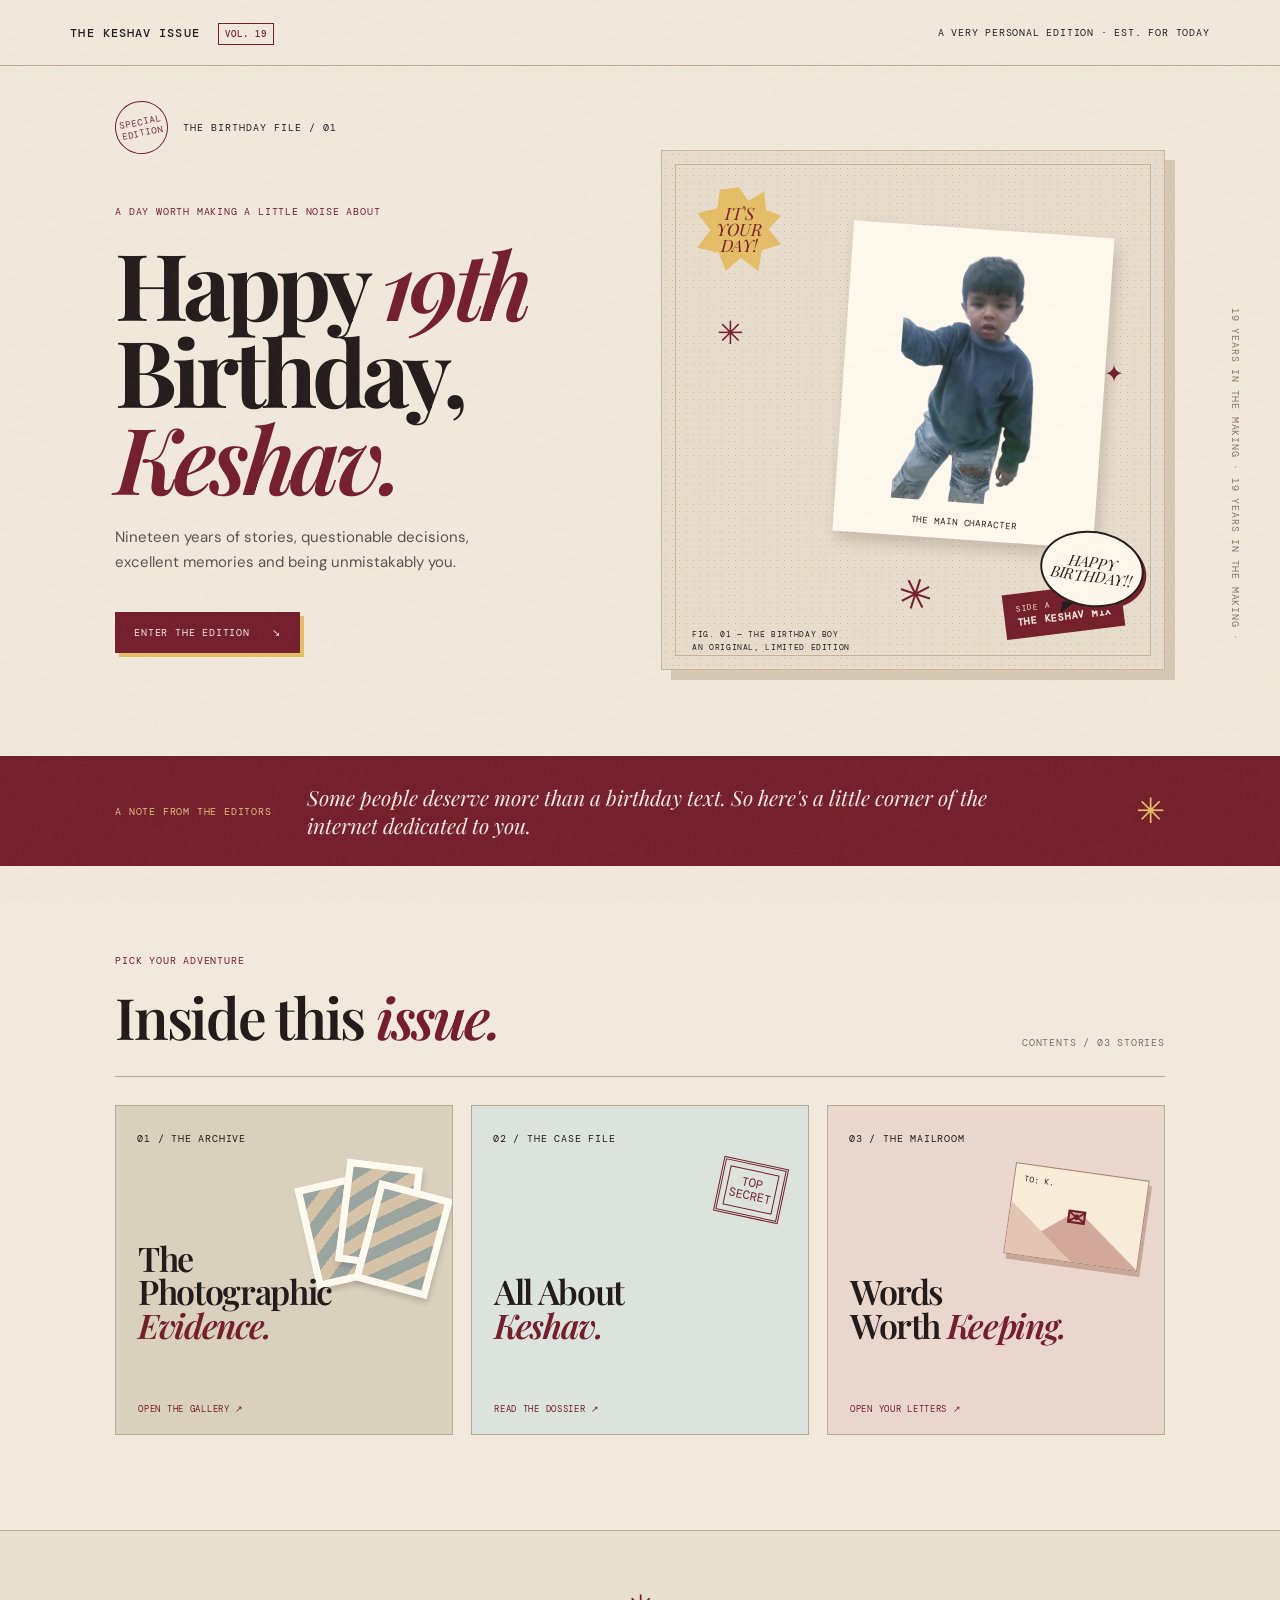
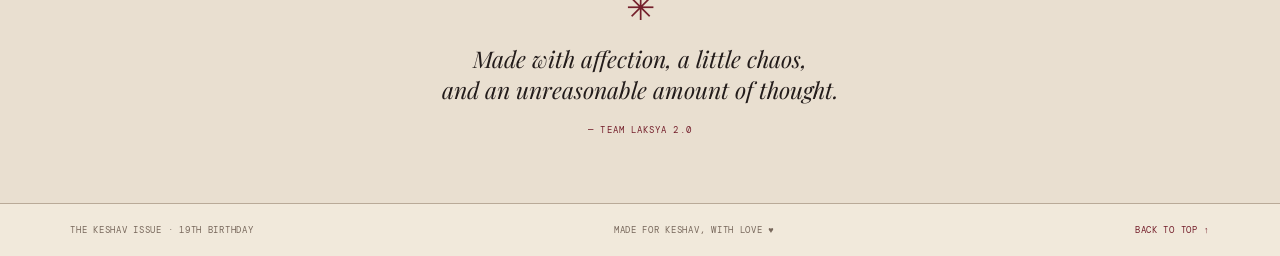
==== commit 68067651: "Update index.html" ====
--- a/index.html
+++ b/index.html
@@ -30,14 +30,11 @@
         <div class="burst burst-one">IT'S<br>YOUR<br>DAY!</div>
         <div class="star star-a">✳</div><div class="star star-b">✦</div>
         <div class="tape-label">SIDE A<br><b>THE KES­HAV MIX</b></div>
-        <div class="cake-illustration">
-          <div class="candle">19</div><div class="icing"></div><div class="cake-top"></div><div class="cake-body"></div><div class="cake-plate"></div>
-        </div>
-        <div class="portrait-frame">
-          <img src="keshav-head.png" alt="Keshav" class="hero-portrait" onerror="this.style.display='none';this.nextElementSibling.style.display='grid'">
-          <div class="portrait-fallback"><span>YOUR<br>PHOTO<br>GOES HERE</span></div>
-          <span class="photo-caption">THE MAIN CHARACTER</span>
-        </div>
+      <div class="portrait-frame">
+  <img src="keshav-head.png" alt="Keshav" class="hero-portrait">
+  <span class="birthday-hat"></span>
+  <span class="photo-caption">THE MAIN CHARACTER</span>
+</div>
         <div class="speech-bubble">HAPPY<br>BIRTHDAY!!</div>
         <div class="scribble">✳</div>
         <div class="hero-caption">FIG. 01 — THE BIRTHDAY BOY<br>AN ORIGINAL, LIMITED EDITION</div>
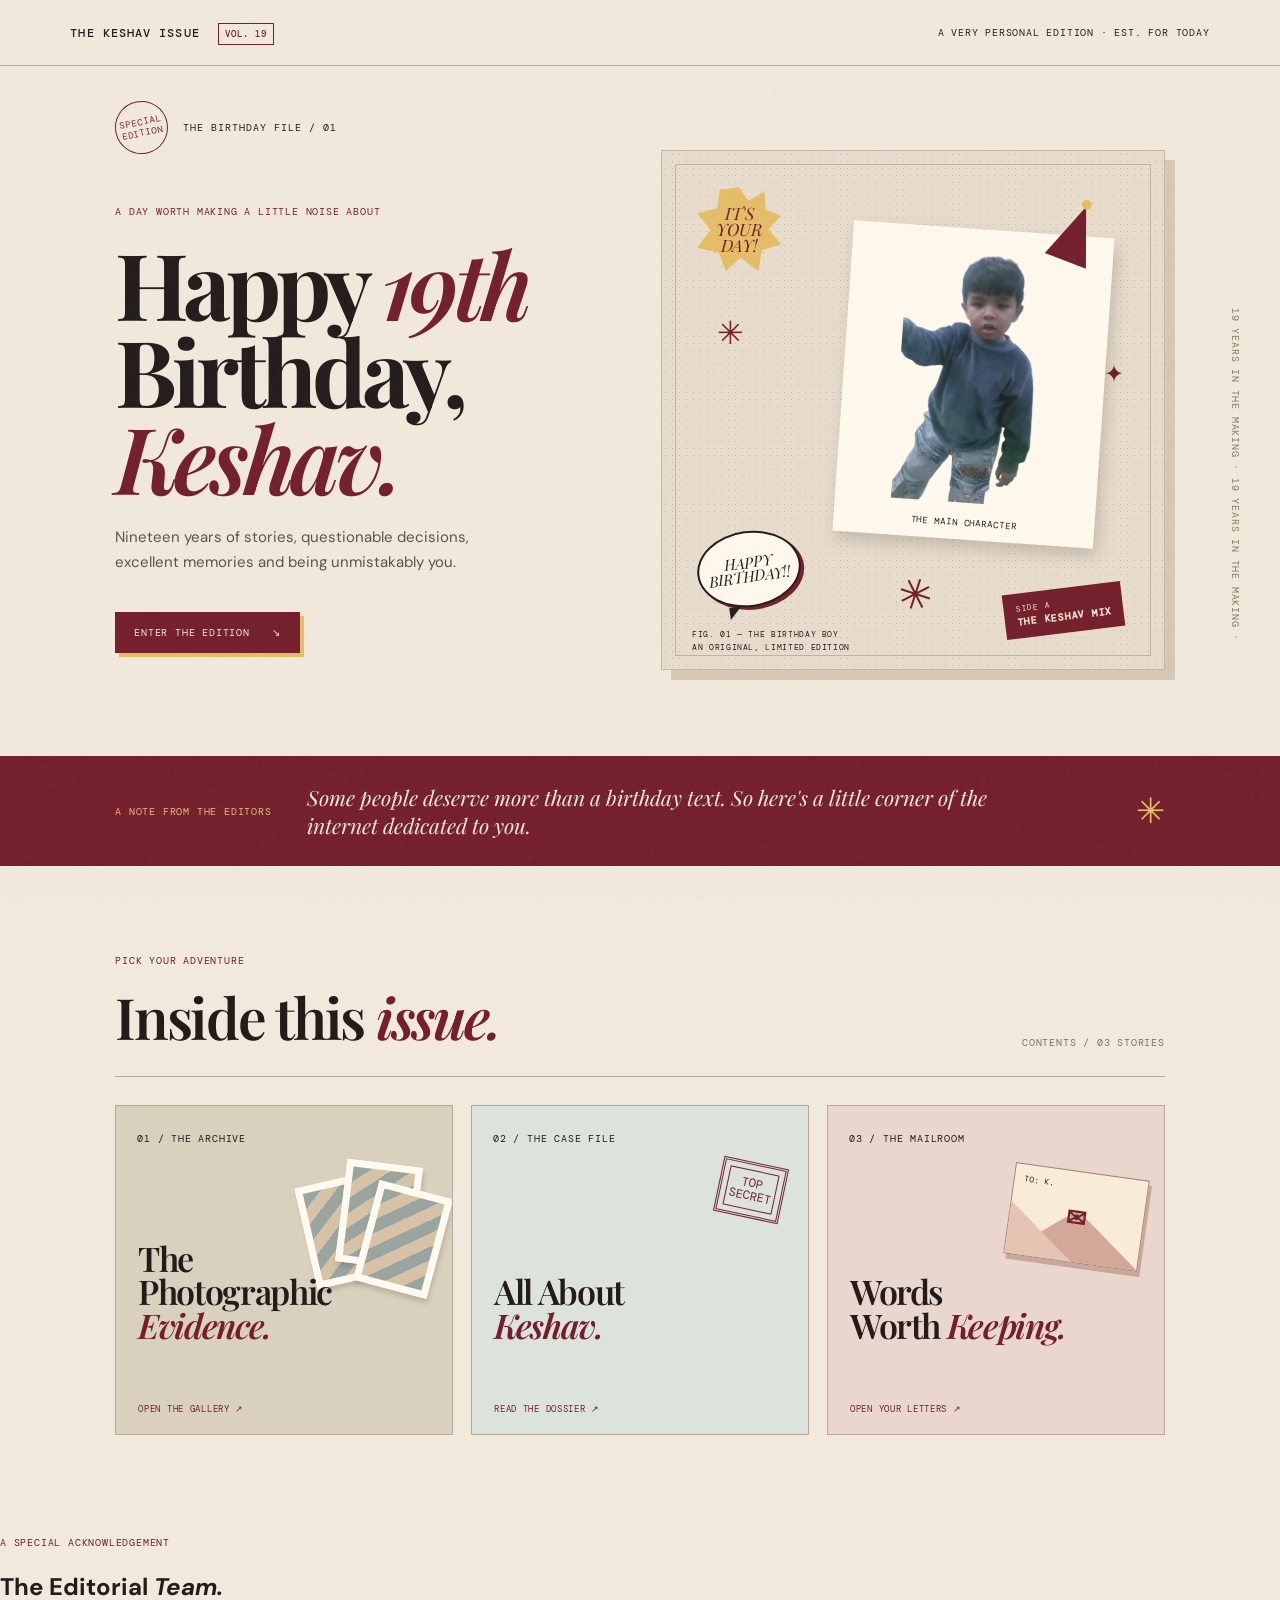
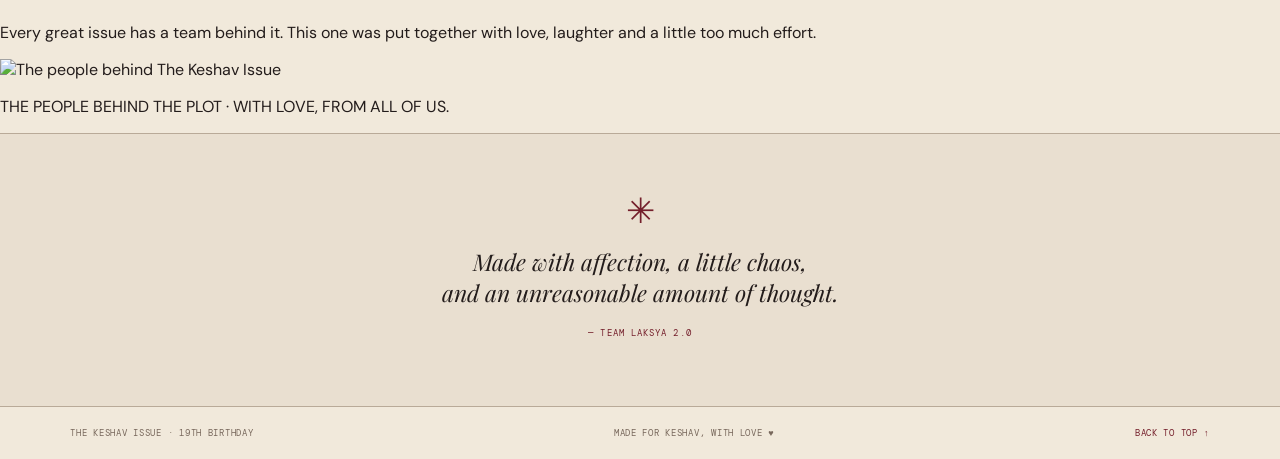
==== commit 14aae3f3: "Update index.html" ====
--- a/index.html
+++ b/index.html
@@ -1,3 +1,4 @@
+
 <!DOCTYPE html>
 <html lang="en">
 <head>
@@ -5,72 +6,178 @@
   <meta name="viewport" content="width=device-width, initial-scale=1.0">
   <meta name="theme-color" content="#efe6d6">
   <title>Happy 19th, Keshav!</title>
+
   <link rel="preconnect" href="https://fonts.googleapis.com">
   <link rel="preconnect" href="https://fonts.gstatic.com" crossorigin>
+
   <link href="https://fonts.googleapis.com/css2?family=DM+Mono:wght@400;500&family=DM+Sans:wght@400;500;700&family=Playfair+Display:ital,wght@0,600;0,700;1,600;1,700&family=Special+Elite&display=swap" rel="stylesheet">
+
   <link rel="stylesheet" href="style.css">
 </head>
+
 <body class="home-page">
+
   <div class="paper-grain" aria-hidden="true"></div>
+
   <header class="site-top">
     <a class="wordmark" href="index.html">THE KES­HAV ISSUE <span>VOL. 19</span></a>
     <span class="top-note">A VERY PERSONAL EDITION · EST. FOR TODAY</span>
   </header>
 
   <main>
+
     <section class="hero-wrap">
-      <div class="hero-kicker"><span class="stamp">SPECIAL<br>EDITION</span><span>THE BIRTHDAY FILE / 01</span></div>
+
+      <div class="hero-kicker">
+        <span class="stamp">SPECIAL<br>EDITION</span>
+        <span>THE BIRTHDAY FILE / 01</span>
+      </div>
+
       <div class="hero-title">
         <p class="eyebrow">A day worth making a little noise about</p>
+
         <h1>Happy <em>19th</em><br>Birthday,<br><span>Keshav.</span></h1>
-        <p class="hero-deck">Nineteen years of stories, questionable decisions, excellent memories and being unmistakably you.</p>
-        <a class="pill-link" href="#the-menu">ENTER THE EDITION <span>↘</span></a>
+
+        <p class="hero-deck">
+          Nineteen years of stories, questionable decisions,
+          excellent memories and being unmistakably you.
+        </p>
+
+        <a class="pill-link" href="#the-menu">
+          ENTER THE EDITION <span>↘</span>
+        </a>
       </div>
+
       <div class="hero-art" aria-label="Birthday illustration">
+
         <div class="burst burst-one">IT'S<br>YOUR<br>DAY!</div>
-        <div class="star star-a">✳</div><div class="star star-b">✦</div>
+
+        <div class="star star-a">✳</div>
+        <div class="star star-b">✦</div>
+
         <div class="tape-label">SIDE A<br><b>THE KES­HAV MIX</b></div>
-      <div class="portrait-frame">
-  <img src="keshav-head.png" alt="Keshav" class="hero-portrait">
-  <span class="birthday-hat"></span>
-  <span class="photo-caption">THE MAIN CHARACTER</span>
-</div>
+
+        <div class="portrait-frame">
+          <img src="keshav-head.png" alt="Keshav" class="hero-portrait">
+          <span class="birthday-hat"></span>
+          <span class="photo-caption">THE MAIN CHARACTER</span>
+        </div>
+
         <div class="speech-bubble">HAPPY<br>BIRTHDAY!!</div>
         <div class="scribble">✳</div>
-        <div class="hero-caption">FIG. 01 — THE BIRTHDAY BOY<br>AN ORIGINAL, LIMITED EDITION</div>
+
+        <div class="hero-caption">
+          FIG. 01 — THE BIRTHDAY BOY<br>
+          AN ORIGINAL, LIMITED EDITION
+        </div>
+
       </div>
-      <div class="vertical-note">19 YEARS IN THE MAKING · 19 YEARS IN THE MAKING ·</div>
+
+      <div class="vertical-note">
+        19 YEARS IN THE MAKING · 19 YEARS IN THE MAKING ·
+      </div>
+
     </section>
 
     <section class="intro-strip">
       <span class="strip-label">A NOTE FROM THE EDITORS</span>
-      <p>Some people deserve more than a birthday text. So here's a little corner of the internet dedicated to <i>you.</i></p>
+
+      <p>
+        Some people deserve more than a birthday text.
+        So here's a little corner of the internet dedicated to <i>you.</i>
+      </p>
+
       <span class="strip-doodle">✳</span>
     </section>
 
     <section class="menu-section" id="the-menu">
-      <div class="section-heading"><span class="eyebrow">PICK YOUR ADVENTURE</span><h2>Inside this <em>issue.</em></h2><span class="issue-number">CONTENTS / 03 STORIES</span></div>
+
+      <div class="section-heading">
+        <span class="eyebrow">PICK YOUR ADVENTURE</span>
+        <h2>Inside this <em>issue.</em></h2>
+        <span class="issue-number">CONTENTS / 03 STORIES</span>
+      </div>
+
       <div class="menu-grid">
+
         <a class="menu-card menu-gallery" href="gallery.html">
-          <span class="card-index">01 / THE ARCHIVE</span><div class="mini-polaroids"><i></i><i></i><i></i></div>
-          <h3>The<br>Photographic<br><em>Evidence.</em></h3><span class="card-cta">OPEN THE GALLERY ↗</span>
+          <span class="card-index">01 / THE ARCHIVE</span>
+          <div class="mini-polaroids"><i></i><i></i><i></i></div>
+          <h3>The<br>Photographic<br><em>Evidence.</em></h3>
+          <span class="card-cta">OPEN THE GALLERY ↗</span>
         </a>
+
         <a class="menu-card menu-dossier" href="dossier.html">
-          <span class="card-index">02 / THE CASE FILE</span><div class="file-stamp">TOP<br>SECRET</div>
-          <h3>All About<br><em>Keshav.</em></h3><span class="card-cta">READ THE DOSSIER ↗</span>
+          <span class="card-index">02 / THE CASE FILE</span>
+          <div class="file-stamp">TOP<br>SECRET</div>
+          <h3>All About<br><em>Keshav.</em></h3>
+          <span class="card-cta">READ THE DOSSIER ↗</span>
         </a>
+
         <a class="menu-card menu-letters" href="letters.html">
-          <span class="card-index">03 / THE MAILROOM</span><div class="envelope-art"><span>TO: K.</span><b>✉</b></div>
-          <h3>Words<br>Worth <em>Keeping.</em></h3><span class="card-cta">OPEN YOUR LETTERS ↗</span>
+          <span class="card-index">03 / THE MAILROOM</span>
+          <div class="envelope-art"><span>TO: K.</span><b>✉</b></div>
+          <h3>Words<br>Worth <em>Keeping.</em></h3>
+          <span class="card-cta">OPEN YOUR LETTERS ↗</span>
         </a>
+
       </div>
+
+    </section>
+
+    <!-- THE EDITORIAL TEAM -->
+
+    <section class="editorial-team">
+
+      <div class="editorial-team-heading">
+
+        <span class="eyebrow">A SPECIAL ACKNOWLEDGEMENT</span>
+
+        <h2>The Editorial <em>Team.</em></h2>
+
+        <p>
+          Every great issue has a team behind it.
+          This one was put together with love,
+          laughter and a little too much effort.
+        </p>
+
+      </div>
+
+      <div class="editorial-team-photo">
+        <img
+          src="editorial image.jpeg"
+          alt="The people behind The Keshav Issue"
+        >
+      </div>
+
+      <p class="editorial-team-caption">
+        THE PEOPLE BEHIND THE PLOT · WITH LOVE, FROM ALL OF US.
+      </p>
+
     </section>
 
     <section class="closing-note">
-      <span class="big-asterisk">✳</span><p>Made with affection, a little chaos,<br>and an unreasonable amount of thought.</p><span class="closing-sign">— TEAM LAKSYA 2.0</span>
+
+      <span class="big-asterisk">✳</span>
+
+      <p>
+        Made with affection, a little chaos,<br>
+        and an unreasonable amount of thought.
+      </p>
+
+      <span class="closing-sign">— TEAM LAKSYA 2.0</span>
+
     </section>
+
   </main>
-  <footer class="site-footer"><span>THE KESHAV ISSUE · 19TH BIRTHDAY</span><span>MADE FOR KESHAV, WITH LOVE ♥</span><a href="#top">BACK TO TOP ↑</a></footer>
+
+  <footer class="site-footer">
+    <span>THE KESHAV ISSUE · 19TH BIRTHDAY</span>
+    <span>MADE FOR KESHAV, WITH LOVE ♥</span>
+    <a href="#top">BACK TO TOP ↑</a>
+  </footer>
+
   <script src="script.js"></script>
+
 </body>
 </html>
--- a/style.css
+++ b/style.css
@@ -227,6 +227,28 @@
   transform: rotate(4deg);
   box-shadow: 4px 8px 15px #49342b35;
   z-index: 2;
+}.birthday-hat {
+  position: absolute;
+  top: -31px;
+  right: 17px;
+  width: 0;
+  height: 0;
+  border-left: 22px solid transparent;
+  border-right: 22px solid transparent;
+  border-bottom: 58px solid var(--wine);
+  transform: rotate(17deg);
+  z-index: 5;
+}
+
+.birthday-hat::after {
+  content: "";
+  position: absolute;
+  top: -7px;
+  left: -5px;
+  width: 10px;
+  height: 10px;
+  border-radius: 50%;
+  background: var(--yellow);
 }
 
 .hero-portrait {
@@ -338,8 +360,9 @@
 
 .speech-bubble {
   position: absolute;
-  right: 4%;
+  left: 7%;
   bottom: 12%;
+  right: auto;
   z-index: 4;
   background: #fff8ec;
   border: 2px solid var(--ink);
@@ -350,7 +373,7 @@
   place-items: center;
   text-align: center;
   font: italic 15px/.95 var(--serif);
-  transform: rotate(8deg);
+  transform: rotate(-8deg);
   box-shadow: 3px 3px 0 var(--wine);
 }
 
@@ -368,7 +391,8 @@
   position: absolute;
   bottom: 7%;
   right: 8%;
-  z-index: 1;
+  left: auto;
+  z-index: 4;
   background: var(--wine);
   color: #f6e8d7;
   padding: 9px 12px;
@@ -1459,11 +1483,7 @@
     height: 58%;
   }
 
-  .cake-illustration {
-    left: 5%;
-    width: 43%;
-  }
-
+  
   .speech-bubble {
     width: 83px;
     height: 65px;
